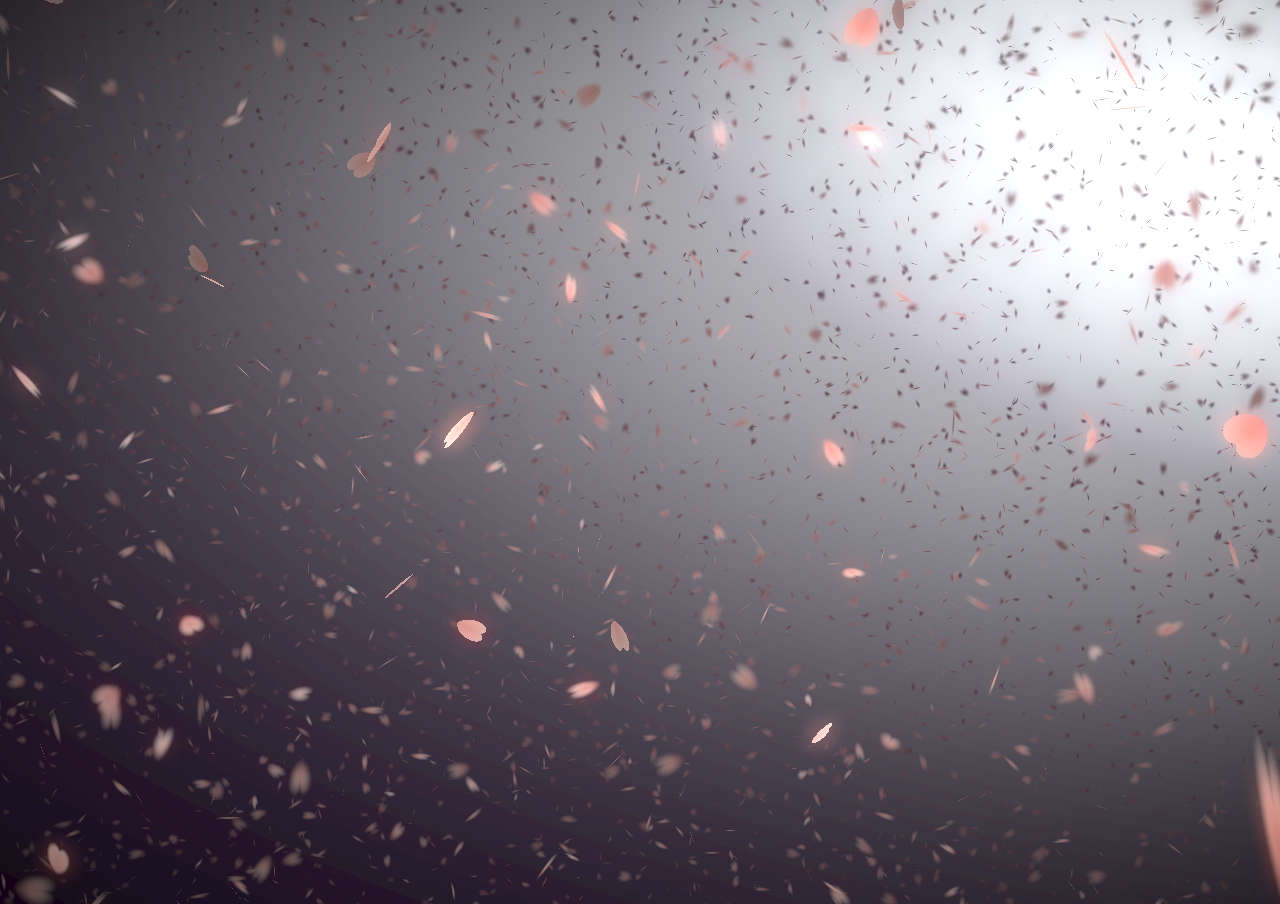
==== index.html @ 157b6747 "1 1" ====
<!DOCTYPE html>
<html><head>
<meta http-equiv="content-type" content="text/html; charset=UTF-8">
<meta charset="utf-8">
<title>测试</title>
<style>
body {
    padding:0;
    margin:0;
    overflow:hidden;
	height: 600px;
}
canvas {
    padding:0;
    margin:0;
}
div.btnbg {
    position:fixed;
    left:0;
    top:0;
}
</style><style class="firebugResetStyles" type="text/css" charset="utf-8">/* See license.txt for terms of usage */
/** reset styling **/
.firebugResetStyles {
    z-index: 2147483646 !important;
    top: 0 !important;
    left: 0 !important;
    display: block !important;
    border: 0 none !important;
    margin: 0 !important;
    padding: 0 !important;
    outline: 0 !important;
    min-width: 0 !important;
    max-width: none !important;
    min-height: 0 !important;
    max-height: none !important;
    position: fixed !important;
    transform: rotate(0deg) !important;
    transform-origin: 50% 50% !important;
    border-radius: 0 !important;
    box-shadow: none !important;
    background: transparent none !important;
    pointer-events: none !important;
    white-space: normal !important;
}
style.firebugResetStyles {
    display: none !important;
}

.firebugBlockBackgroundColor {
    background-color: transparent !important;
}

.firebugResetStyles:before, .firebugResetStyles:after {
    content: "" !important;
}
/**actual styling to be modified by firebug theme**/
.firebugCanvas {
    display: none !important;
}

/* * * * * * * * * * * * * * * * * * * * * * * * * * * * * * * * * * * * * * * * * * * * * * * * */
.firebugLayoutBox {
    width: auto !important;
    position: static !important;
}

.firebugLayoutBoxOffset {
    opacity: 0.8 !important;
    position: fixed !important;
}

.firebugLayoutLine {
    opacity: 0.4 !important;
    background-color: #000000 !important;
}

.firebugLayoutLineLeft, .firebugLayoutLineRight {
    width: 1px !important;
    height: 100% !important;
}

.firebugLayoutLineTop, .firebugLayoutLineBottom {
    width: 100% !important;
    height: 1px !important;
}

.firebugLayoutLineTop {
    margin-top: -1px !important;
    border-top: 1px solid #999999 !important;
}

.firebugLayoutLineRight {
    border-right: 1px solid #999999 !important;
}

.firebugLayoutLineBottom {
    border-bottom: 1px solid #999999 !important;
}

.firebugLayoutLineLeft {
    margin-left: -1px !important;
    border-left: 1px solid #999999 !important;
}

/* * * * * * * * * * * * * * * * * * * * * * * * * * * * * * * * * * * * * * * * * * * * * * * * */
.firebugLayoutBoxParent {
    border-top: 0 none !important;
    border-right: 1px dashed #E00 !important;
    border-bottom: 1px dashed #E00 !important;
    border-left: 0 none !important;
    position: fixed !important;
    width: auto !important;
}

.firebugRuler{
    position: absolute !important;
}

.firebugRulerH {
    top: -15px !important;
    left: 0 !important;
    width: 100% !important;
    height: 14px !important;
    background: url("data:image/png,%89PNG%0D%0A%1A%0A%00%00%00%0DIHDR%00%00%13%88%00%00%00%0E%08%02%00%00%00L%25a%0A%00%00%00%04gAMA%00%00%D6%D8%D4OX2%00%00%00%19tEXtSoftware%00Adobe%20ImageReadyq%C9e%3C%00%00%04%F8IDATx%DA%EC%DD%D1n%E2%3A%00E%D1%80%F8%FF%EF%E2%AF2%95%D0D4%0E%C1%14%B0%8Fa-%E9%3E%CC%9C%87n%B9%81%A6W0%1C%A6i%9A%E7y%0As8%1CT%A9R%A5J%95*U%AAT%A9R%A5J%95*U%AAT%A9R%A5J%95*U%AAT%A9R%A5J%95*U%AAT%A9R%A5J%95*U%AAT%A9R%A5J%95*U%AAT%A9R%A5J%95*U%AATE9%FE%FCw%3E%9F%AF%2B%2F%BA%97%FDT%1D~K(%5C%9D%D5%EA%1B%5C%86%B5%A9%BDU%B5y%80%ED%AB*%03%FAV9%AB%E1%CEj%E7%82%EF%FB%18%BC%AEJ8%AB%FA'%D2%BEU9%D7U%ECc0%E1%A2r%5DynwVi%CFW%7F%BB%17%7Dy%EACU%CD%0E%F0%FA%3BX%FEbV%FEM%9B%2B%AD%BE%AA%E5%95v%AB%AA%E3E5%DCu%15rV9%07%B5%7F%B5w%FCm%BA%BE%AA%FBY%3D%14%F0%EE%C7%60%0EU%AAT%A9R%A5J%95*U%AAT%A9R%A5J%95*U%AAT%A9R%A5J%95*U%AAT%A9R%A5J%95*U%AAT%A9R%A5JU%88%D3%F5%1F%AE%DF%3B%1B%F2%3E%DAUCNa%F92%D02%AC%7Dm%F9%3A%D4%F2%8B6%AE*%BF%5C%C2Ym~9g5%D0Y%95%17%7C%C8c%B0%7C%18%26%9CU%CD%13i%F7%AA%90%B3Z%7D%95%B4%C7%60%E6E%B5%BC%05%B4%FBY%95U%9E%DB%FD%1C%FC%E0%9F%83%7F%BE%17%7DkjMU%E3%03%AC%7CWj%DF%83%9An%BCG%AE%F1%95%96yQ%0Dq%5Dy%00%3Et%B5'%FC6%5DS%95pV%95%01%81%FF'%07%00%00%00%00%00%00%00%00%00%F8x%C7%F0%BE%9COp%5D%C9%7C%AD%E7%E6%EBV%FB%1E%E0(%07%E5%AC%C6%3A%ABi%9C%8F%C6%0E9%AB%C0'%D2%8E%9F%F99%D0E%B5%99%14%F5%0D%CD%7F%24%C6%DEH%B8%E9rV%DFs%DB%D0%F7%00k%FE%1D%84%84%83J%B8%E3%BA%FB%EF%20%84%1C%D7%AD%B0%8E%D7U%C8Y%05%1E%D4t%EF%AD%95Q%BF8w%BF%E9%0A%BF%EB%03%00%00%00%00%00%00%00%00%00%B8vJ%8E%BB%F5%B1u%8Cx%80%E1o%5E%CA9%AB%CB%CB%8E%03%DF%1D%B7T%25%9C%D5(%EFJM8%AB%CC'%D2%B2*%A4s%E7c6%FB%3E%FA%A2%1E%80~%0E%3E%DA%10x%5D%95Uig%15u%15%ED%7C%14%B6%87%A1%3B%FCo8%A8%D8o%D3%ADO%01%EDx%83%1A~%1B%9FpP%A3%DC%C6'%9C%95gK%00%00%00%00%00%00%00%00%00%20%D9%C9%11%D0%C0%40%AF%3F%EE%EE%92%94%D6%16X%B5%BCMH%15%2F%BF%D4%A7%C87%F1%8E%F2%81%AE%AAvzr%DA2%ABV%17%7C%E63%83%E7I%DC%C6%0Bs%1B%EF6%1E%00%00%00%00%00%00%00%00%00%80cr%9CW%FF%7F%C6%01%0E%F1%CE%A5%84%B3%CA%BC%E0%CB%AA%84%CE%F9%BF)%EC%13%08WU%AE%AB%B1%AE%2BO%EC%8E%CBYe%FE%8CN%ABr%5Dy%60~%CFA%0D%F4%AE%D4%BE%C75%CA%EDVB%EA(%B7%F1%09g%E5%D9%12%00%00%00%00%00%00%00%00%00H%F6%EB%13S%E7y%5E%5E%FB%98%F0%22%D1%B2'%A7%F0%92%B1%BC%24z3%AC%7Dm%60%D5%92%B4%7CEUO%5E%F0%AA*%3BU%B9%AE%3E%A0j%94%07%A0%C7%A0%AB%FD%B5%3F%A0%F7%03T%3Dy%D7%F7%D6%D4%C0%AAU%D2%E6%DFt%3F%A8%CC%AA%F2%86%B9%D7%F5%1F%18%E6%01%F8%CC%D5%9E%F0%F3z%88%AA%90%EF%20%00%00%00%00%00%00%00%00%00%C0%A6%D3%EA%CFi%AFb%2C%7BB%0A%2B%C3%1A%D7%06V%D5%07%A8r%5D%3D%D9%A6%CAu%F5%25%CF%A2%99%97zNX%60%95%AB%5DUZ%D5%FBR%03%AB%1C%D4k%9F%3F%BB%5C%FF%81a%AE%AB'%7F%F3%EA%FE%F3z%94%AA%D8%DF%5B%01%00%00%00%00%00%00%00%00%00%8E%FB%F3%F2%B1%1B%8DWU%AAT%A9R%A5J%95*U%AAT%A9R%A5J%95*U%AAT%A9R%A5J%95*U%AAT%A9R%A5J%95*U%AAT%A9R%A5J%95*U%AAT%A9R%A5J%95*U%AAT%A9R%A5J%95*UiU%C7%BBe%E7%F3%B9%CB%AAJ%95*U%AAT%A9R%A5J%95*U%AAT%A9R%A5J%95*U%AAT%A9R%A5J%95*U%AAT%A9R%A5J%95*U%AAT%A9R%A5J%95*U%AAT%A9R%A5J%95*U%AAT%A9R%A5*%AAj%FD%C6%D4%5Eo%90%B5Z%ADV%AB%D5j%B5Z%ADV%AB%D5j%B5Z%ADV%AB%D5j%B5Z%ADV%AB%D5j%B5Z%ADV%AB%D5j%B5Z%ADV%AB%D5j%B5Z%ADV%AB%D5j%B5%86%AF%1B%9F%98%DA%EBm%BBV%AB%D5j%B5Z%ADV%AB%D5j%B5Z%ADV%AB%D5j%B5Z%ADV%AB%D5j%B5Z%ADV%AB%D5j%B5Z%ADV%AB%D5j%B5Z%ADV%AB%D5j%B5Z%AD%D6%E4%F58%01%00%00%00%00%00%00%00%00%00%00%00%00%00%40%85%7F%02%0C%008%C2%D0H%16j%8FX%00%00%00%00IEND%AEB%60%82") repeat-x !important;
    border-top: 1px solid #BBBBBB !important;
    border-right: 1px dashed #BBBBBB !important;
    border-bottom: 1px solid #000000 !important;
}

.firebugRulerV {
    top: 0 !important;
    left: -15px !important;
    width: 14px !important;
    height: 100% !important;
    background: url("data:image/png,%89PNG%0D%0A%1A%0A%00%00%00%0DIHDR%00%00%00%0E%00%00%13%88%08%02%00%00%00%0E%F5%CB%10%00%00%00%04gAMA%00%00%D6%D8%D4OX2%00%00%00%19tEXtSoftware%00Adobe%20ImageReadyq%C9e%3C%00%00%06~IDATx%DA%EC%DD%D1v%A20%14%40Qt%F1%FF%FF%E4%97%D9%07%3BT%19%92%DC%40(%90%EEy%9A5%CB%B6%E8%F6%9Ac%A4%CC0%84%FF%DC%9E%CF%E7%E3%F1%88%DE4%F8%5D%C7%9F%2F%BA%DD%5E%7FI%7D%F18%DDn%BA%C5%FB%DF%97%BFk%F2%10%FF%FD%B4%F2M%A7%FB%FD%FD%B3%22%07p%8F%3F%AE%E3%F4S%8A%8F%40%EEq%9D%BE8D%F0%0EY%A1Uq%B7%EA%1F%81%88V%E8X%3F%B4%CEy%B7h%D1%A2E%EBohU%FC%D9%AF2fO%8BBeD%BE%F7X%0C%97%A4%D6b7%2Ck%A5%12%E3%9B%60v%B7r%C7%1AI%8C%BD%2B%23r%00c0%B2v%9B%AD%CA%26%0C%1Ek%05A%FD%93%D0%2B%A1u%8B%16-%95q%5Ce%DCSO%8E%E4M%23%8B%F7%C2%FE%40%BB%BD%8C%FC%8A%B5V%EBu%40%F9%3B%A72%FA%AE%8C%D4%01%CC%B5%DA%13%9CB%AB%E2I%18%24%B0n%A9%0CZ*Ce%9C%A22%8E%D8NJ%1E%EB%FF%8F%AE%CAP%19*%C3%BAEKe%AC%D1%AAX%8C*%DEH%8F%C5W%A1e%AD%D4%B7%5C%5B%19%C5%DB%0D%EF%9F%19%1D%7B%5E%86%BD%0C%95%A12%AC%5B*%83%96%CAP%19%F62T%86%CAP%19*%83%96%CA%B8Xe%BC%FE)T%19%A1%17xg%7F%DA%CBP%19*%C3%BA%A52T%86%CAP%19%F62T%86%CA%B0n%A9%0CZ%1DV%C6%3D%F3%FCH%DE%B4%B8~%7F%5CZc%F1%D6%1F%AF%84%F9%0F6%E6%EBVt9%0E~%BEr%AF%23%B0%97%A12T%86%CAP%19%B4T%86%CA%B8Re%D8%CBP%19*%C3%BA%A52huX%19%AE%CA%E5%BC%0C%7B%19*CeX%B7h%A9%0C%95%E1%BC%0C%7B%19*CeX%B7T%06%AD%CB%5E%95%2B%BF.%8F%C5%97%D5%E4%7B%EE%82%D6%FB%CF-%9C%FD%B9%CF%3By%7B%19%F62T%86%CA%B0n%D1R%19*%A3%D3%CA%B0%97%A12T%86uKe%D0%EA%B02*%3F1%99%5DB%2B%A4%B5%F8%3A%7C%BA%2B%8Co%7D%5C%EDe%A8%0C%95a%DDR%19%B4T%C66%82fA%B2%ED%DA%9FC%FC%17GZ%06%C9%E1%B3%E5%2C%1A%9FoiB%EB%96%CA%A0%D5qe4%7B%7D%FD%85%F7%5B%ED_%E0s%07%F0k%951%ECr%0D%B5C%D7-g%D1%A8%0C%EB%96%CA%A0%A52T%C6)*%C3%5E%86%CAP%19%D6-%95A%EB*%95q%F8%BB%E3%F9%AB%F6%E21%ACZ%B7%22%B7%9B%3F%02%85%CB%A2%5B%B7%BA%5E%B7%9C%97%E1%BC%0C%EB%16-%95%A12z%AC%0C%BFc%A22T%86uKe%D0%EA%B02V%DD%AD%8A%2B%8CWhe%5E%AF%CF%F5%3B%26%CE%CBh%5C%19%CE%CB%B0%F3%A4%095%A1%CAP%19*Ce%A8%0C%3BO*Ce%A8%0C%95%A12%3A%AD%8C%0A%82%7B%F0v%1F%2FD%A9%5B%9F%EE%EA%26%AF%03%CA%DF9%7B%19*Ce%A8%0C%95%A12T%86%CA%B8Ze%D8%CBP%19*Ce%A8%0C%95%D1ae%EC%F7%89I%E1%B4%D7M%D7P%8BjU%5C%BB%3E%F2%20%D8%CBP%19*Ce%A8%0C%95%A12T%C6%D5*%C3%5E%86%CAP%19*Ce%B4O%07%7B%F0W%7Bw%1C%7C%1A%8C%B3%3B%D1%EE%AA%5C%D6-%EBV%83%80%5E%D0%CA%10%5CU%2BD%E07YU%86%CAP%19*%E3%9A%95%91%D9%A0%C8%AD%5B%EDv%9E%82%FFKOee%E4%8FUe%A8%0C%95%A12T%C6%1F%A9%8C%C8%3D%5B%A5%15%FD%14%22r%E7B%9F%17l%F8%BF%ED%EAf%2B%7F%CF%ECe%D8%CBP%19*Ce%A8%0C%95%E1%93~%7B%19%F62T%86%CAP%19*Ce%A8%0C%E7%13%DA%CBP%19*Ce%A8%0CZf%8B%16-Z%B4h%D1R%19f%8B%16-Z%B4h%D1R%19%B4%CC%16-Z%B4h%D1R%19%B4%CC%16-Z%B4h%D1%A2%A52%CC%16-Z%B4h%D1%A2%A52h%99-Z%B4h%D1%A2%A52h%99-Z%B4h%D1%A2EKe%98-Z%B4h%D1%A2EKe%D02%5B%B4h%D1%A2EKe%D02%5B%B4h%D1%A2E%8B%96%CA0%5B%B4h%D1%A2E%8B%96%CA%A0e%B6h%D1%A2E%8B%96%CA%A0e%B6h%D1%A2E%8B%16-%95a%B6h%D1%A2E%8B%16-%95A%CBl%D1%A2E%8B%16-%95A%CBl%D1%A2E%8B%16-Z*%C3l%D1%A2E%8B%16-Z*%83%96%D9%A2E%8B%16-Z*%83%96%D9%A2E%8B%16-Z%B4T%86%D9%A2E%8B%16-Z%B4T%06-%B3E%8B%16-Z%B4T%06-%B3E%8B%16-Z%B4h%A9%0C%B3E%8B%16-Z%B4h%A9%0CZf%8B%16-Z%B4h%A9%0CZf%8B%16-Z%B4h%D1R%19f%8B%16-Z%B4h%D1R%19%B4%CC%16-Z%B4h%D1R%19%B4%CC%16-Z%B4h%D1%A2%A52%CC%16-Z%B4h%D1%A2%A52h%99-Z%B4h%D1%A2%A52h%99-Z%B4h%D1%A2EKe%98-Z%B4h%D1%A2EKe%D02%5B%B4h%D1%A2EKe%D02%5B%B4h%D1%A2E%8B%96%CA0%5B%B4h%D1%A2E%8B%96%CA%A0e%B6h%D1%A2E%8B%96%CA%A0e%B6h%D1%A2E%8B%16-%95a%B6h%D1%A2E%8B%16-%95A%CBl%D1%A2E%8B%16-%95A%CBl%D1%A2E%8B%16-Z*%C3l%D1%A2E%8B%16-Z*%83%96%D9%A2E%8B%16-Z*%83%96%D9%A2E%8B%16-Z%B4T%86%D9%A2E%8B%16-Z%B4T%06-%B3E%8B%16-Z%B4T%06-%B3E%8B%16-Z%B4h%A9%0C%B3E%8B%16-Z%B4h%A9%0CZf%8B%16-Z%B4h%A9%0CZf%8B%16-Z%B4h%D1R%19f%8B%16-Z%B4h%D1R%19%B4%CC%16-Z%B4h%D1R%19%B4%CC%16-Z%B4h%D1%A2%A52%CC%16-Z%B4h%D1%A2%A52h%99-Z%B4h%D1%A2%A52h%99-Z%B4h%D1%A2EKe%98-Z%B4h%D1%A2EKe%D02%5B%B4h%D1%A2EKe%D02%5B%B4h%D1%A2E%8B%96%CA0%5B%B4h%D1%A2E%8B%96%CA%A0e%B6h%D1%A2E%8B%96%CA%A0e%B6h%D1%A2E%8B%16-%95a%B6h%D1%A2E%8B%16-%95A%CBl%D1%A2E%8B%16-%95A%CBl%D1%A2E%8B%16-Z*%C3l%D1%A2E%8B%16-Z*%83%96%D9%A2E%8B%16-Z*%83%96%D9%A2E%8B%16-Z%B4T%86%D9%A2E%8B%16-Z%B4T%06-%B3E%8B%16-Z%B4%AE%A4%F5%25%C0%00%DE%BF%5C'%0F%DA%B8q%00%00%00%00IEND%AEB%60%82") repeat-y !important;
    border-left: 1px solid #BBBBBB !important;
    border-right: 1px solid #000000 !important;
    border-bottom: 1px dashed #BBBBBB !important;
}

.overflowRulerX > .firebugRulerV {
    left: 0 !important;
}

.overflowRulerY > .firebugRulerH {
    top: 0 !important;
}

/* * * * * * * * * * * * * * * * * * * * * * * * * * * * * * * * * * * * * * * * * * * * * * * * */
.fbProxyElement {
    position: fixed !important;
    pointer-events: auto !important;
}
</style></head>

<body>
<canvas height="664" width="1366" id="sakura"></canvas>
<div class="btnbg">
</div>

<!-- sakura shader -->
<script id="sakura_point_vsh" type="x-shader/x_vertex">
uniform mat4 uProjection;
uniform mat4 uModelview;
uniform vec3 uResolution;
uniform vec3 uOffset;
uniform vec3 uDOF;  //x:focus distance, y:focus radius, z:max radius
uniform vec3 uFade; //x:start distance, y:half distance, z:near fade start

attribute vec3 aPosition;
attribute vec3 aEuler;
attribute vec2 aMisc; //x:size, y:fade

varying vec3 pposition;
varying float psize;
varying float palpha;
varying float pdist;

//varying mat3 rotMat;
varying vec3 normX;
varying vec3 normY;
varying vec3 normZ;
varying vec3 normal;

varying float diffuse;
varying float specular;
varying float rstop;
varying float distancefade;

void main(void) {
    // Projection is based on vertical angle
    vec4 pos = uModelview * vec4(aPosition + uOffset, 1.0);
    gl_Position = uProjection * pos;
    gl_PointSize = aMisc.x * uProjection[1][1] / -pos.z * uResolution.y * 0.5;
    
    pposition = pos.xyz;
    psize = aMisc.x;
    pdist = length(pos.xyz);
    palpha = smoothstep(0.0, 1.0, (pdist - 0.1) / uFade.z);
    
    vec3 elrsn = sin(aEuler);
    vec3 elrcs = cos(aEuler);
    mat3 rotx = mat3(
        1.0, 0.0, 0.0,
        0.0, elrcs.x, elrsn.x,
        0.0, -elrsn.x, elrcs.x
    );
    mat3 roty = mat3(
        elrcs.y, 0.0, -elrsn.y,
        0.0, 1.0, 0.0,
        elrsn.y, 0.0, elrcs.y
    );
    mat3 rotz = mat3(
        elrcs.z, elrsn.z, 0.0, 
        -elrsn.z, elrcs.z, 0.0,
        0.0, 0.0, 1.0
    );
    mat3 rotmat = rotx * roty * rotz;
    normal = rotmat[2];
    
    mat3 trrotm = mat3(
        rotmat[0][0], rotmat[1][0], rotmat[2][0],
        rotmat[0][1], rotmat[1][1], rotmat[2][1],
        rotmat[0][2], rotmat[1][2], rotmat[2][2]
    );
    normX = trrotm[0];
    normY = trrotm[1];
    normZ = trrotm[2];
    
    const vec3 lit = vec3(0.6917144638660746, 0.6917144638660746, -0.20751433915982237);
    
    float tmpdfs = dot(lit, normal);
    if(tmpdfs < 0.0) {
        normal = -normal;
        tmpdfs = dot(lit, normal);
    }
    diffuse = 0.4 + tmpdfs;
    
    vec3 eyev = normalize(-pos.xyz);
    if(dot(eyev, normal) > 0.0) {
        vec3 hv = normalize(eyev + lit);
        specular = pow(max(dot(hv, normal), 0.0), 20.0);
    }
    else {
        specular = 0.0;
    }
    
    rstop = clamp((abs(pdist - uDOF.x) - uDOF.y) / uDOF.z, 0.0, 1.0);
    rstop = pow(rstop, 0.5);
    //-0.69315 = ln(0.5)
    distancefade = min(1.0, exp((uFade.x - pdist) * 0.69315 / uFade.y));
}
</script>
<script id="sakura_point_fsh" type="x-shader/x_fragment">
#ifdef GL_ES
//precision mediump float;
precision highp float;
#endif

uniform vec3 uDOF;  //x:focus distance, y:focus radius, z:max radius
uniform vec3 uFade; //x:start distance, y:half distance, z:near fade start

const vec3 fadeCol = vec3(0.08, 0.03, 0.06);

varying vec3 pposition;
varying float psize;
varying float palpha;
varying float pdist;

//varying mat3 rotMat;
varying vec3 normX;
varying vec3 normY;
varying vec3 normZ;
varying vec3 normal;

varying float diffuse;
varying float specular;
varying float rstop;
varying float distancefade;

float ellipse(vec2 p, vec2 o, vec2 r) {
    vec2 lp = (p - o) / r;
    return length(lp) - 1.0;
}

void main(void) {
    vec3 p = vec3(gl_PointCoord - vec2(0.5, 0.5), 0.0) * 2.0;
    vec3 d = vec3(0.0, 0.0, -1.0);
    float nd = normZ.z; //dot(-normZ, d);
    if(abs(nd) < 0.0001) discard;
    
    float np = dot(normZ, p);
    vec3 tp = p + d * np / nd;
    vec2 coord = vec2(dot(normX, tp), dot(normY, tp));
    
    //angle = 15 degree
    const float flwrsn = 0.258819045102521;
    const float flwrcs = 0.965925826289068;
    mat2 flwrm = mat2(flwrcs, -flwrsn, flwrsn, flwrcs);
    vec2 flwrp = vec2(abs(coord.x), coord.y) * flwrm;
    
    float r;
    if(flwrp.x < 0.0) {
        r = ellipse(flwrp, vec2(0.065, 0.024) * 0.5, vec2(0.36, 0.96) * 0.5);
    }
    else {
        r = ellipse(flwrp, vec2(0.065, 0.024) * 0.5, vec2(0.58, 0.96) * 0.5);
    }
    
    if(r > rstop) discard;
    
    vec3 col = mix(vec3(1.0, 0.8, 0.75), vec3(1.0, 0.9, 0.87), r);
    float grady = mix(0.0, 1.0, pow(coord.y * 0.5 + 0.5, 0.35));
    col *= vec3(1.0, grady, grady);
    col *= mix(0.8, 1.0, pow(abs(coord.x), 0.3));
    col = col * diffuse + specular;
    
    col = mix(fadeCol, col, distancefade);
    
    float alpha = (rstop > 0.001)? (0.5 - r / (rstop * 2.0)) : 1.0;
    alpha = smoothstep(0.0, 1.0, alpha) * palpha;
    
    gl_FragColor = vec4(col * 0.5, alpha);
}
</script>
<!-- effects -->
<script id="fx_common_vsh" type="x-shader/x_vertex">
uniform vec3 uResolution;
attribute vec2 aPosition;

varying vec2 texCoord;
varying vec2 screenCoord;

void main(void) {
    gl_Position = vec4(aPosition, 0.0, 1.0);
    texCoord = aPosition.xy * 0.5 + vec2(0.5, 0.5);
    screenCoord = aPosition.xy * vec2(uResolution.z, 1.0);
}
</script>
<script id="bg_fsh" type="x-shader/x_fragment">
#ifdef GL_ES
//precision mediump float;
precision highp float;
#endif

uniform vec2 uTimes;

varying vec2 texCoord;
varying vec2 screenCoord;

void main(void) {
    vec3 col;
    float c;
    vec2 tmpv = texCoord * vec2(0.8, 1.0) - vec2(0.95, 1.0);
    c = exp(-pow(length(tmpv) * 1.8, 2.0));
    col = mix(vec3(0.02, 0.0, 0.03), vec3(0.96, 0.98, 1.0) * 1.5, c);
    gl_FragColor = vec4(col * 0.5, 1.0);
}
</script>
<script id="fx_brightbuf_fsh" type="x-shader/x_fragment">
#ifdef GL_ES
//precision mediump float;
precision highp float;
#endif
uniform sampler2D uSrc;
uniform vec2 uDelta;

varying vec2 texCoord;
varying vec2 screenCoord;

void main(void) {
    vec4 col = texture2D(uSrc, texCoord);
    gl_FragColor = vec4(col.rgb * 2.0 - vec3(0.5), 1.0);
}
</script>
<script id="fx_dirblur_r4_fsh" type="x-shader/x_fragment">
#ifdef GL_ES
//precision mediump float;
precision highp float;
#endif
uniform sampler2D uSrc;
uniform vec2 uDelta;
uniform vec4 uBlurDir; //dir(x, y), stride(z, w)

varying vec2 texCoord;
varying vec2 screenCoord;

void main(void) {
    vec4 col = texture2D(uSrc, texCoord);
    col = col + texture2D(uSrc, texCoord + uBlurDir.xy * uDelta);
    col = col + texture2D(uSrc, texCoord - uBlurDir.xy * uDelta);
    col = col + texture2D(uSrc, texCoord + (uBlurDir.xy + uBlurDir.zw) * uDelta);
    col = col + texture2D(uSrc, texCoord - (uBlurDir.xy + uBlurDir.zw) * uDelta);
    gl_FragColor = col / 5.0;
}
</script>
<!-- effect fragment shader template -->
<script id="fx_common_fsh" type="x-shader/x_fragment">
#ifdef GL_ES
//precision mediump float;
precision highp float;
#endif
uniform sampler2D uSrc;
uniform vec2 uDelta;

varying vec2 texCoord;
varying vec2 screenCoord;

void main(void) {
    gl_FragColor = texture2D(uSrc, texCoord);
}
</script>
<!-- post processing -->
<script id="pp_final_vsh" type="x-shader/x_vertex">
uniform vec3 uResolution;
attribute vec2 aPosition;
varying vec2 texCoord;
varying vec2 screenCoord;
void main(void) {
    gl_Position = vec4(aPosition, 0.0, 1.0);
    texCoord = aPosition.xy * 0.5 + vec2(0.5, 0.5);
    screenCoord = aPosition.xy * vec2(uResolution.z, 1.0);
}
</script>
<script id="pp_final_fsh" type="x-shader/x_fragment">
#ifdef GL_ES
//precision mediump float;
precision highp float;
#endif
uniform sampler2D uSrc;
uniform sampler2D uBloom;
uniform vec2 uDelta;
varying vec2 texCoord;
varying vec2 screenCoord;
void main(void) {
    vec4 srccol = texture2D(uSrc, texCoord) * 2.0;
    vec4 bloomcol = texture2D(uBloom, texCoord);
    vec4 col;
    col = srccol + bloomcol * (vec4(1.0) + srccol);
    col *= smoothstep(1.0, 0.0, pow(length((texCoord - vec2(0.5)) * 2.0), 1.2) * 0.5);
    col = pow(col, vec4(0.45454545454545)); //(1.0 / 2.2)
    
    gl_FragColor = vec4(col.rgb, 1.0);
    gl_FragColor.a = 1.0;
}
</script>

<script>
// Utilities
var Vector3 = {};
var Matrix44 = {};
Vector3.create = function(x, y, z) {
    return {'x':x, 'y':y, 'z':z};
};
Vector3.dot = function (v0, v1) {
    return v0.x * v1.x + v0.y * v1.y + v0.z * v1.z;
};
Vector3.cross = function (v, v0, v1) {
    v.x = v0.y * v1.z - v0.z * v1.y;
    v.y = v0.z * v1.x - v0.x * v1.z;
    v.z = v0.x * v1.y - v0.y * v1.x;
};
Vector3.normalize = function (v) {
    var l = v.x * v.x + v.y * v.y + v.z * v.z;
    if(l > 0.00001) {
        l = 1.0 / Math.sqrt(l);
        v.x *= l;
        v.y *= l;
        v.z *= l;
    }
};
Vector3.arrayForm = function(v) {
    if(v.array) {
        v.array[0] = v.x;
        v.array[1] = v.y;
        v.array[2] = v.z;
    }
    else {
        v.array = new Float32Array([v.x, v.y, v.z]);
    }
    return v.array;
};
Matrix44.createIdentity = function () {
    return new Float32Array([1.0, 0.0, 0.0, 0.0, 0.0, 1.0, 0.0, 0.0, 0.0, 0.0, 1.0, 0.0, 0.0, 0.0, 0.0, 1.0]);
};
Matrix44.loadProjection = function (m, aspect, vdeg, near, far) {
    var h = near * Math.tan(vdeg * Math.PI / 180.0 * 0.5) * 2.0;
    var w = h * aspect;
    
    m[0] = 2.0 * near / w;
    m[1] = 0.0;
    m[2] = 0.0;
    m[3] = 0.0;
    
    m[4] = 0.0;
    m[5] = 2.0 * near / h;
    m[6] = 0.0;
    m[7] = 0.0;
    
    m[8] = 0.0;
    m[9] = 0.0;
    m[10] = -(far + near) / (far - near);
    m[11] = -1.0;
    
    m[12] = 0.0;
    m[13] = 0.0;
    m[14] = -2.0 * far * near / (far - near);
    m[15] = 0.0;
};
Matrix44.loadLookAt = function (m, vpos, vlook, vup) {
    var frontv = Vector3.create(vpos.x - vlook.x, vpos.y - vlook.y, vpos.z - vlook.z);
    Vector3.normalize(frontv);
    var sidev = Vector3.create(1.0, 0.0, 0.0);
    Vector3.cross(sidev, vup, frontv);
    Vector3.normalize(sidev);
    var topv = Vector3.create(1.0, 0.0, 0.0);
    Vector3.cross(topv, frontv, sidev);
    Vector3.normalize(topv);
    
    m[0] = sidev.x;
    m[1] = topv.x;
    m[2] = frontv.x;
    m[3] = 0.0;
    
    m[4] = sidev.y;
    m[5] = topv.y;
    m[6] = frontv.y;
    m[7] = 0.0;
    
    m[8] = sidev.z;
    m[9] = topv.z;
    m[10] = frontv.z;
    m[11] = 0.0;
    
    m[12] = -(vpos.x * m[0] + vpos.y * m[4] + vpos.z * m[8]);
    m[13] = -(vpos.x * m[1] + vpos.y * m[5] + vpos.z * m[9]);
    m[14] = -(vpos.x * m[2] + vpos.y * m[6] + vpos.z * m[10]);
    m[15] = 1.0;
};

//
var timeInfo = {
    'start':0, 'prev':0, // Date
    'delta':0, 'elapsed':0 // Number(sec)
};

//
var gl;
var renderSpec = {
    'width':0,
    'height':0,
    'aspect':1,
    'array':new Float32Array(3),
    'halfWidth':0,
    'halfHeight':0,
    'halfArray':new Float32Array(3)
    // and some render targets. see setViewport()
};
renderSpec.setSize = function(w, h) {
    renderSpec.width = w;
    renderSpec.height = h;
    renderSpec.aspect = renderSpec.width / renderSpec.height;
    renderSpec.array[0] = renderSpec.width;
    renderSpec.array[1] = renderSpec.height;
    renderSpec.array[2] = renderSpec.aspect;
    
    renderSpec.halfWidth = Math.floor(w / 2);
    renderSpec.halfHeight = Math.floor(h / 2);
    renderSpec.halfArray[0] = renderSpec.halfWidth;
    renderSpec.halfArray[1] = renderSpec.halfHeight;
    renderSpec.halfArray[2] = renderSpec.halfWidth / renderSpec.halfHeight;
};

function deleteRenderTarget(rt) {
    gl.deleteFramebuffer(rt.frameBuffer);
    gl.deleteRenderbuffer(rt.renderBuffer);
    gl.deleteTexture(rt.texture);
}

function createRenderTarget(w, h) {
    var ret = {
        'width':w,
        'height':h,
        'sizeArray':new Float32Array([w, h, w / h]),
        'dtxArray':new Float32Array([1.0 / w, 1.0 / h])
    };
    ret.frameBuffer = gl.createFramebuffer();
    ret.renderBuffer = gl.createRenderbuffer();
    ret.texture = gl.createTexture();
    
    gl.bindTexture(gl.TEXTURE_2D, ret.texture);
    gl.texImage2D(gl.TEXTURE_2D, 0, gl.RGBA, w, h, 0, gl.RGBA, gl.UNSIGNED_BYTE, null);
    gl.texParameteri(gl.TEXTURE_2D, gl.TEXTURE_WRAP_S, gl.CLAMP_TO_EDGE);
    gl.texParameteri(gl.TEXTURE_2D, gl.TEXTURE_WRAP_T, gl.CLAMP_TO_EDGE);
    gl.texParameteri(gl.TEXTURE_2D, gl.TEXTURE_MAG_FILTER, gl.LINEAR);
    gl.texParameteri(gl.TEXTURE_2D, gl.TEXTURE_MIN_FILTER, gl.LINEAR);
    
    gl.bindFramebuffer(gl.FRAMEBUFFER, ret.frameBuffer);
    gl.framebufferTexture2D(gl.FRAMEBUFFER, gl.COLOR_ATTACHMENT0, gl.TEXTURE_2D, ret.texture, 0);
    
    gl.bindRenderbuffer(gl.RENDERBUFFER, ret.renderBuffer);
    gl.renderbufferStorage(gl.RENDERBUFFER, gl.DEPTH_COMPONENT16, w, h);
    gl.framebufferRenderbuffer(gl.FRAMEBUFFER, gl.DEPTH_ATTACHMENT, gl.RENDERBUFFER, ret.renderBuffer);
    
    gl.bindTexture(gl.TEXTURE_2D, null);
    gl.bindRenderbuffer(gl.RENDERBUFFER, null);
    gl.bindFramebuffer(gl.FRAMEBUFFER, null);
    
    return ret;
}

function compileShader(shtype, shsrc) {
	var retsh = gl.createShader(shtype);
	
	gl.shaderSource(retsh, shsrc);
	gl.compileShader(retsh);
	
	if(!gl.getShaderParameter(retsh, gl.COMPILE_STATUS)) {
		var errlog = gl.getShaderInfoLog(retsh);
		gl.deleteShader(retsh);
		console.error(errlog);
		return null;
	}
	return retsh;
}

function createShader(vtxsrc, frgsrc, uniformlist, attrlist) {
    var vsh = compileShader(gl.VERTEX_SHADER, vtxsrc);
    var fsh = compileShader(gl.FRAGMENT_SHADER, frgsrc);
    
    if(vsh == null || fsh == null) {
        return null;
    }
    
    var prog = gl.createProgram();
    gl.attachShader(prog, vsh);
    gl.attachShader(prog, fsh);
    
    gl.deleteShader(vsh);
    gl.deleteShader(fsh);
    
    gl.linkProgram(prog);
    if (!gl.getProgramParameter(prog, gl.LINK_STATUS)) {
        var errlog = gl.getProgramInfoLog(prog);
        console.error(errlog);
        return null;
    }
    
    if(uniformlist) {
        prog.uniforms = {};
        for(var i = 0; i < uniformlist.length; i++) {
            prog.uniforms[uniformlist[i]] = gl.getUniformLocation(prog, uniformlist[i]);
        }
    }
    
    if(attrlist) {
        prog.attributes = {};
        for(var i = 0; i < attrlist.length; i++) {
            var attr = attrlist[i];
            prog.attributes[attr] = gl.getAttribLocation(prog, attr);
        }
    }
    
    return prog;
}

function useShader(prog) {
    gl.useProgram(prog);
    for(var attr in prog.attributes) {
        gl.enableVertexAttribArray(prog.attributes[attr]);;
    }
}

function unuseShader(prog) {
    for(var attr in prog.attributes) {
        gl.disableVertexAttribArray(prog.attributes[attr]);;
    }
    gl.useProgram(null);
}

/////
var projection = {
    'angle':60,
    'nearfar':new Float32Array([0.1, 100.0]),
    'matrix':Matrix44.createIdentity()
};
var camera = {
    'position':Vector3.create(0, 0, 100),
    'lookat':Vector3.create(0, 0, 0),
    'up':Vector3.create(0, 1, 0),
    'dof':Vector3.create(10.0, 4.0, 8.0),
    'matrix':Matrix44.createIdentity()
};

var pointFlower = {};
var meshFlower = {};
var sceneStandBy = false;

var BlossomParticle = function () {
    this.velocity = new Array(3);
    this.rotation = new Array(3);
    this.position = new Array(3);
    this.euler = new Array(3);
    this.size = 1.0;
    this.alpha = 1.0;
    this.zkey = 0.0;
};

BlossomParticle.prototype.setVelocity = function (vx, vy, vz) {
    this.velocity[0] = vx;
    this.velocity[1] = vy;
    this.velocity[2] = vz;
};

BlossomParticle.prototype.setRotation = function (rx, ry, rz) {
    this.rotation[0] = rx;
    this.rotation[1] = ry;
    this.rotation[2] = rz;
};

BlossomParticle.prototype.setPosition = function (nx, ny, nz) {
    this.position[0] = nx;
    this.position[1] = ny;
    this.position[2] = nz;
};

BlossomParticle.prototype.setEulerAngles = function (rx, ry, rz) {
    this.euler[0] = rx;
    this.euler[1] = ry;
    this.euler[2] = rz;
};

BlossomParticle.prototype.setSize = function (s) {
    this.size = s;
};

BlossomParticle.prototype.update = function (dt, et) {
    this.position[0] += this.velocity[0] * dt;
    this.position[1] += this.velocity[1] * dt;
    this.position[2] += this.velocity[2] * dt;
    
    this.euler[0] += this.rotation[0] * dt;
    this.euler[1] += this.rotation[1] * dt;
    this.euler[2] += this.rotation[2] * dt;
};

function createPointFlowers() {
    // get point sizes
    var prm = gl.getParameter(gl.ALIASED_POINT_SIZE_RANGE);
    renderSpec.pointSize = {'min':prm[0], 'max':prm[1]};
    
    var vtxsrc = document.getElementById("sakura_point_vsh").textContent;
    var frgsrc = document.getElementById("sakura_point_fsh").textContent;
    
    pointFlower.program = createShader(
        vtxsrc, frgsrc,
        ['uProjection', 'uModelview', 'uResolution', 'uOffset', 'uDOF', 'uFade'],
        ['aPosition', 'aEuler', 'aMisc']
    );
    
    useShader(pointFlower.program);
    pointFlower.offset = new Float32Array([0.0, 0.0, 0.0]);
    pointFlower.fader = Vector3.create(0.0, 10.0, 0.0);
    
    // paramerters: velocity[3], rotate[3]
    pointFlower.numFlowers = 1600;
    pointFlower.particles = new Array(pointFlower.numFlowers);
    // vertex attributes {position[3], euler_xyz[3], size[1]}
    pointFlower.dataArray = new Float32Array(pointFlower.numFlowers * (3 + 3 + 2));
    pointFlower.positionArrayOffset = 0;
    pointFlower.eulerArrayOffset = pointFlower.numFlowers * 3;
    pointFlower.miscArrayOffset = pointFlower.numFlowers * 6;
    
    pointFlower.buffer = gl.createBuffer();
    gl.bindBuffer(gl.ARRAY_BUFFER, pointFlower.buffer);
    gl.bufferData(gl.ARRAY_BUFFER, pointFlower.dataArray, gl.DYNAMIC_DRAW);
    gl.bindBuffer(gl.ARRAY_BUFFER, null);
    
    unuseShader(pointFlower.program);
    
    for(var i = 0; i < pointFlower.numFlowers; i++) {
        pointFlower.particles[i] = new BlossomParticle();
    }
}

function initPointFlowers() {
    //area
    pointFlower.area = Vector3.create(20.0, 20.0, 20.0);
    pointFlower.area.x = pointFlower.area.y * renderSpec.aspect;
    
    pointFlower.fader.x = 10.0; //env fade start
    pointFlower.fader.y = pointFlower.area.z; //env fade half
    pointFlower.fader.z = 0.1;  //near fade start
    
    //particles
    var PI2 = Math.PI * 2.0;
    var tmpv3 = Vector3.create(0, 0, 0);
    var tmpv = 0;
    var symmetryrand = function() {return (Math.random() * 2.0 - 1.0);};
    for(var i = 0; i < pointFlower.numFlowers; i++) {
        var tmpprtcl = pointFlower.particles[i];
        
        //velocity
        tmpv3.x = symmetryrand() * 0.3 + 0.8;
        tmpv3.y = symmetryrand() * 0.2 - 1.0;
        tmpv3.z = symmetryrand() * 0.3 + 0.5;
        Vector3.normalize(tmpv3);
        tmpv = 2.0 + Math.random() * 1.0;
        tmpprtcl.setVelocity(tmpv3.x * tmpv, tmpv3.y * tmpv, tmpv3.z * tmpv);
        
        //rotation
        tmpprtcl.setRotation(
            symmetryrand() * PI2 * 0.5,
            symmetryrand() * PI2 * 0.5,
            symmetryrand() * PI2 * 0.5
        );
        
        //position
        tmpprtcl.setPosition(
            symmetryrand() * pointFlower.area.x,
            symmetryrand() * pointFlower.area.y,
            symmetryrand() * pointFlower.area.z
        );
        
        //euler
        tmpprtcl.setEulerAngles(
            Math.random() * Math.PI * 2.0,
            Math.random() * Math.PI * 2.0,
            Math.random() * Math.PI * 2.0
        );
        
        //size
        tmpprtcl.setSize(0.9 + Math.random() * 0.1);
    }
}

function renderPointFlowers() {
    //update
    var PI2 = Math.PI * 2.0;
    var limit = [pointFlower.area.x, pointFlower.area.y, pointFlower.area.z];
    var repeatPos = function (prt, cmp, limit) {
        if(Math.abs(prt.position[cmp]) - prt.size * 0.5 > limit) {
            //out of area
            if(prt.position[cmp] > 0) {
                prt.position[cmp] -= limit * 2.0;
            }
            else {
                prt.position[cmp] += limit * 2.0;
            }
        }
    };
    var repeatEuler = function (prt, cmp) {
        prt.euler[cmp] = prt.euler[cmp] % PI2;
        if(prt.euler[cmp] < 0.0) {
            prt.euler[cmp] += PI2;
        }
    };
    
    for(var i = 0; i < pointFlower.numFlowers; i++) {
        var prtcl = pointFlower.particles[i];
        prtcl.update(timeInfo.delta, timeInfo.elapsed);
        repeatPos(prtcl, 0, pointFlower.area.x);
        repeatPos(prtcl, 1, pointFlower.area.y);
        repeatPos(prtcl, 2, pointFlower.area.z);
        repeatEuler(prtcl, 0);
        repeatEuler(prtcl, 1);
        repeatEuler(prtcl, 2);
        
        prtcl.alpha = 1.0;//(pointFlower.area.z - prtcl.position[2]) * 0.5;
        
        prtcl.zkey = (camera.matrix[2] * prtcl.position[0]
                    + camera.matrix[6] * prtcl.position[1]
                    + camera.matrix[10] * prtcl.position[2]
                    + camera.matrix[14]);
    }
    
    // sort
    pointFlower.particles.sort(function(p0, p1){return p0.zkey - p1.zkey;});
    
    // update data
    var ipos = pointFlower.positionArrayOffset;
    var ieuler = pointFlower.eulerArrayOffset;
    var imisc = pointFlower.miscArrayOffset;
    for(var i = 0; i < pointFlower.numFlowers; i++) {
        var prtcl = pointFlower.particles[i];
        pointFlower.dataArray[ipos] = prtcl.position[0];
        pointFlower.dataArray[ipos + 1] = prtcl.position[1];
        pointFlower.dataArray[ipos + 2] = prtcl.position[2];
        ipos += 3;
        pointFlower.dataArray[ieuler] = prtcl.euler[0];
        pointFlower.dataArray[ieuler + 1] = prtcl.euler[1];
        pointFlower.dataArray[ieuler + 2] = prtcl.euler[2];
        ieuler += 3;
        pointFlower.dataArray[imisc] = prtcl.size;
        pointFlower.dataArray[imisc + 1] = prtcl.alpha;
        imisc += 2;
    }
    
    //draw
    gl.enable(gl.BLEND);
    //gl.disable(gl.DEPTH_TEST);
    gl.blendFunc(gl.SRC_ALPHA, gl.ONE_MINUS_SRC_ALPHA);
    
    var prog = pointFlower.program;
    useShader(prog);
    
    gl.uniformMatrix4fv(prog.uniforms.uProjection, false, projection.matrix);
    gl.uniformMatrix4fv(prog.uniforms.uModelview, false, camera.matrix);
    gl.uniform3fv(prog.uniforms.uResolution, renderSpec.array);
    gl.uniform3fv(prog.uniforms.uDOF, Vector3.arrayForm(camera.dof));
    gl.uniform3fv(prog.uniforms.uFade, Vector3.arrayForm(pointFlower.fader));
    
    gl.bindBuffer(gl.ARRAY_BUFFER, pointFlower.buffer);
    gl.bufferData(gl.ARRAY_BUFFER, pointFlower.dataArray, gl.DYNAMIC_DRAW);
    
    gl.vertexAttribPointer(prog.attributes.aPosition, 3, gl.FLOAT, false, 0, pointFlower.positionArrayOffset * Float32Array.BYTES_PER_ELEMENT);
    gl.vertexAttribPointer(prog.attributes.aEuler, 3, gl.FLOAT, false, 0, pointFlower.eulerArrayOffset * Float32Array.BYTES_PER_ELEMENT);
    gl.vertexAttribPointer(prog.attributes.aMisc, 2, gl.FLOAT, false, 0, pointFlower.miscArrayOffset * Float32Array.BYTES_PER_ELEMENT);
    
    // doubler
    for(var i = 1; i < 2; i++) {
        var zpos = i * -2.0;
        pointFlower.offset[0] = pointFlower.area.x * -1.0;
        pointFlower.offset[1] = pointFlower.area.y * -1.0;
        pointFlower.offset[2] = pointFlower.area.z * zpos;
        gl.uniform3fv(prog.uniforms.uOffset, pointFlower.offset);
        gl.drawArrays(gl.POINT, 0, pointFlower.numFlowers);
        
        pointFlower.offset[0] = pointFlower.area.x * -1.0;
        pointFlower.offset[1] = pointFlower.area.y *  1.0;
        pointFlower.offset[2] = pointFlower.area.z * zpos;
        gl.uniform3fv(prog.uniforms.uOffset, pointFlower.offset);
        gl.drawArrays(gl.POINT, 0, pointFlower.numFlowers);
        
        pointFlower.offset[0] = pointFlower.area.x *  1.0;
        pointFlower.offset[1] = pointFlower.area.y * -1.0;
        pointFlower.offset[2] = pointFlower.area.z * zpos;
        gl.uniform3fv(prog.uniforms.uOffset, pointFlower.offset);
        gl.drawArrays(gl.POINT, 0, pointFlower.numFlowers);
        
        pointFlower.offset[0] = pointFlower.area.x *  1.0;
        pointFlower.offset[1] = pointFlower.area.y *  1.0;
        pointFlower.offset[2] = pointFlower.area.z * zpos;
        gl.uniform3fv(prog.uniforms.uOffset, pointFlower.offset);
        gl.drawArrays(gl.POINT, 0, pointFlower.numFlowers);
    }
    
    //main
    pointFlower.offset[0] = 0.0;
    pointFlower.offset[1] = 0.0;
    pointFlower.offset[2] = 0.0;
    gl.uniform3fv(prog.uniforms.uOffset, pointFlower.offset);
    gl.drawArrays(gl.POINT, 0, pointFlower.numFlowers);
    
    gl.bindBuffer(gl.ARRAY_BUFFER, null);
    unuseShader(prog);
    
    gl.enable(gl.DEPTH_TEST);
    gl.disable(gl.BLEND);
}

// effects
//common util
function createEffectProgram(vtxsrc, frgsrc, exunifs, exattrs) {
    var ret = {};
    var unifs = ['uResolution', 'uSrc', 'uDelta'];
    if(exunifs) {
        unifs = unifs.concat(exunifs);
    }
    var attrs = ['aPosition'];
    if(exattrs) {
        attrs = attrs.concat(exattrs);
    }
    
    ret.program = createShader(vtxsrc, frgsrc, unifs, attrs);
    useShader(ret.program);
    
    ret.dataArray = new Float32Array([
        -1.0, -1.0,
         1.0, -1.0,
        -1.0,  1.0,
         1.0,  1.0
    ]);
    ret.buffer = gl.createBuffer();
    gl.bindBuffer(gl.ARRAY_BUFFER, ret.buffer);
    gl.bufferData(gl.ARRAY_BUFFER, ret.dataArray, gl.STATIC_DRAW);
    
    gl.bindBuffer(gl.ARRAY_BUFFER, null);
    unuseShader(ret.program);
    
    return ret;
}

// basic usage
// useEffect(prog, srctex({'texture':texid, 'dtxArray':(f32)[dtx, dty]})); //basic initialize
// gl.uniform**(...); //additional uniforms
// drawEffect()
// unuseEffect(prog)
// TEXTURE0 makes src
function useEffect(fxobj, srctex) {
    var prog = fxobj.program;
    useShader(prog);
    gl.uniform3fv(prog.uniforms.uResolution, renderSpec.array);
    
    if(srctex != null) {
        gl.uniform2fv(prog.uniforms.uDelta, srctex.dtxArray);
        gl.uniform1i(prog.uniforms.uSrc, 0);
        
        gl.activeTexture(gl.TEXTURE0);
        gl.bindTexture(gl.TEXTURE_2D, srctex.texture);
    }
}
function drawEffect(fxobj) {
    gl.bindBuffer(gl.ARRAY_BUFFER, fxobj.buffer);
    gl.vertexAttribPointer(fxobj.program.attributes.aPosition, 2, gl.FLOAT, false, 0, 0);
    gl.drawArrays(gl.TRIANGLE_STRIP, 0, 4);
}
function unuseEffect(fxobj) {
    unuseShader(fxobj.program);
}

var effectLib = {};
function createEffectLib() {
    
    var vtxsrc, frgsrc;
    //common
    var cmnvtxsrc = document.getElementById("fx_common_vsh").textContent;
    
    //background
    frgsrc = document.getElementById("bg_fsh").textContent;
    effectLib.sceneBg = createEffectProgram(cmnvtxsrc, frgsrc, ['uTimes'], null);
    
    // make brightpixels buffer
    frgsrc = document.getElementById("fx_brightbuf_fsh").textContent;
    effectLib.mkBrightBuf = createEffectProgram(cmnvtxsrc, frgsrc, null, null);
    
    // direction blur
    frgsrc = document.getElementById("fx_dirblur_r4_fsh").textContent;
    effectLib.dirBlur = createEffectProgram(cmnvtxsrc, frgsrc, ['uBlurDir'], null);
    
    //final composite
    vtxsrc = document.getElementById("pp_final_vsh").textContent;
    frgsrc = document.getElementById("pp_final_fsh").textContent;
    effectLib.finalComp = createEffectProgram(vtxsrc, frgsrc, ['uBloom'], null);
}

// background
function createBackground() {
    //console.log("create background");
}
function initBackground() {
    //console.log("init background");
}
function renderBackground() {
    gl.disable(gl.DEPTH_TEST);
    
    useEffect(effectLib.sceneBg, null);
    gl.uniform2f(effectLib.sceneBg.program.uniforms.uTimes, timeInfo.elapsed, timeInfo.delta);
    drawEffect(effectLib.sceneBg);
    unuseEffect(effectLib.sceneBg);
    
    gl.enable(gl.DEPTH_TEST);
}

// post process
var postProcess = {};
function createPostProcess() {
    //console.log("create post process");
}
function initPostProcess() {
    //console.log("init post process");
}

function renderPostProcess() {
    gl.enable(gl.TEXTURE_2D);
    gl.disable(gl.DEPTH_TEST);
    var bindRT = function (rt, isclear) {
        gl.bindFramebuffer(gl.FRAMEBUFFER, rt.frameBuffer);
        gl.viewport(0, 0, rt.width, rt.height);
        if(isclear) {
            gl.clearColor(0, 0, 0, 0);
            gl.clear(gl.COLOR_BUFFER_BIT | gl.DEPTH_BUFFER_BIT);
        }
    };
    
    //make bright buff
    bindRT(renderSpec.wHalfRT0, true);
    useEffect(effectLib.mkBrightBuf, renderSpec.mainRT);
    drawEffect(effectLib.mkBrightBuf);
    unuseEffect(effectLib.mkBrightBuf);
    
    // make bloom
    for(var i = 0; i < 2; i++) {
        var p = 1.5 + 1 * i;
        var s = 2.0 + 1 * i;
        bindRT(renderSpec.wHalfRT1, true);
        useEffect(effectLib.dirBlur, renderSpec.wHalfRT0);
        gl.uniform4f(effectLib.dirBlur.program.uniforms.uBlurDir, p, 0.0, s, 0.0);
        drawEffect(effectLib.dirBlur);
        unuseEffect(effectLib.dirBlur);
        
        bindRT(renderSpec.wHalfRT0, true);
        useEffect(effectLib.dirBlur, renderSpec.wHalfRT1);
        gl.uniform4f(effectLib.dirBlur.program.uniforms.uBlurDir, 0.0, p, 0.0, s);
        drawEffect(effectLib.dirBlur);
        unuseEffect(effectLib.dirBlur);
    }
    
    //display
    gl.bindFramebuffer(gl.FRAMEBUFFER, null);
    gl.viewport(0, 0, renderSpec.width, renderSpec.height);
    gl.clear(gl.COLOR_BUFFER_BIT | gl.DEPTH_BUFFER_BIT);
    
    useEffect(effectLib.finalComp, renderSpec.mainRT);
    gl.uniform1i(effectLib.finalComp.program.uniforms.uBloom, 1);
    gl.activeTexture(gl.TEXTURE1);
    gl.bindTexture(gl.TEXTURE_2D, renderSpec.wHalfRT0.texture);
    drawEffect(effectLib.finalComp);
    unuseEffect(effectLib.finalComp);
    
    gl.enable(gl.DEPTH_TEST);
}

/////
var SceneEnv = {};
function createScene() {
    createEffectLib();
    createBackground();
    createPointFlowers();
    createPostProcess();
    sceneStandBy = true;
}

function initScene() {
    initBackground();
    initPointFlowers();
    initPostProcess();
    
    //camera.position.z = 17.320508;
    camera.position.z = pointFlower.area.z + projection.nearfar[0];
    projection.angle = Math.atan2(pointFlower.area.y, camera.position.z + pointFlower.area.z) * 180.0 / Math.PI * 2.0;
    Matrix44.loadProjection(projection.matrix, renderSpec.aspect, projection.angle, projection.nearfar[0], projection.nearfar[1]);
}

function renderScene() {
    //draw
    Matrix44.loadLookAt(camera.matrix, camera.position, camera.lookat, camera.up);
    
    gl.enable(gl.DEPTH_TEST);
    
    //gl.bindFramebuffer(gl.FRAMEBUFFER, null);
    gl.bindFramebuffer(gl.FRAMEBUFFER, renderSpec.mainRT.frameBuffer);
    gl.viewport(0, 0, renderSpec.mainRT.width, renderSpec.mainRT.height);
    gl.clearColor(0.005, 0, 0.05, 0);
    gl.clear(gl.COLOR_BUFFER_BIT | gl.DEPTH_BUFFER_BIT);
    
    renderBackground();
    renderPointFlowers();
    renderPostProcess();
}

/////
function onResize(e) {
    makeCanvasFullScreen(document.getElementById("sakura"));
    setViewports();
    if(sceneStandBy) {
        initScene();
    }
}

function setViewports() {
    renderSpec.setSize(gl.canvas.width, gl.canvas.height);
    
    gl.clearColor(0.2, 0.2, 0.5, 1.0);
    gl.viewport(0, 0, renderSpec.width, renderSpec.height);
    
    var rtfunc = function (rtname, rtw, rth) {
        var rt = renderSpec[rtname];
        if(rt) deleteRenderTarget(rt);
        renderSpec[rtname] = createRenderTarget(rtw, rth);
    };
    rtfunc('mainRT', renderSpec.width, renderSpec.height);
    rtfunc('wFullRT0', renderSpec.width, renderSpec.height);
    rtfunc('wFullRT1', renderSpec.width, renderSpec.height);
    rtfunc('wHalfRT0', renderSpec.halfWidth, renderSpec.halfHeight);
    rtfunc('wHalfRT1', renderSpec.halfWidth, renderSpec.halfHeight);
}

function render() {
    renderScene();
}

var animating = true;
function toggleAnimation(elm) {
    animating ^= true;
    if(animating) animate();
    if(elm) {
        elm.innerHTML = animating? "Stop":"Start";
    }
}

function stepAnimation() {
    if(!animating) animate();
}

function animate() {
    var curdate = new Date();
    timeInfo.elapsed = (curdate - timeInfo.start) / 1000.0;
    timeInfo.delta = (curdate - timeInfo.prev) / 1000.0;
    timeInfo.prev = curdate;
    
    if(animating) requestAnimationFrame(animate);
    render();
}

function makeCanvasFullScreen(canvas) {
    var b = document.body;
	var d = document.documentElement;
	fullw = Math.max(b.clientWidth , b.scrollWidth, d.scrollWidth, d.clientWidth);
	fullh = Math.max(b.clientHeight , b.scrollHeight, d.scrollHeight, d.clientHeight);
	canvas.width = fullw;
	canvas.height = fullh;
}

window.addEventListener('load', function(e) {
    var canvas = document.getElementById("sakura");
    try {
        makeCanvasFullScreen(canvas);
        gl = canvas.getContext('experimental-webgl');
    } catch(e) {
        alert("WebGL not supported." + e);
        console.error(e);
        return;
    }
    
    window.addEventListener('resize', onResize);
    
    setViewports();
    createScene();
    initScene();
    
    timeInfo.start = new Date();
    timeInfo.prev = timeInfo.start;
    animate();
});

//set window.requestAnimationFrame
(function (w, r) {
    w['r'+r] = w['r'+r] || w['webkitR'+r] || w['mozR'+r] || w['msR'+r] || w['oR'+r] || function(c){ w.setTimeout(c, 1000 / 60); };
})(window, 'equestAnimationFrame');
</script>

</body></html>
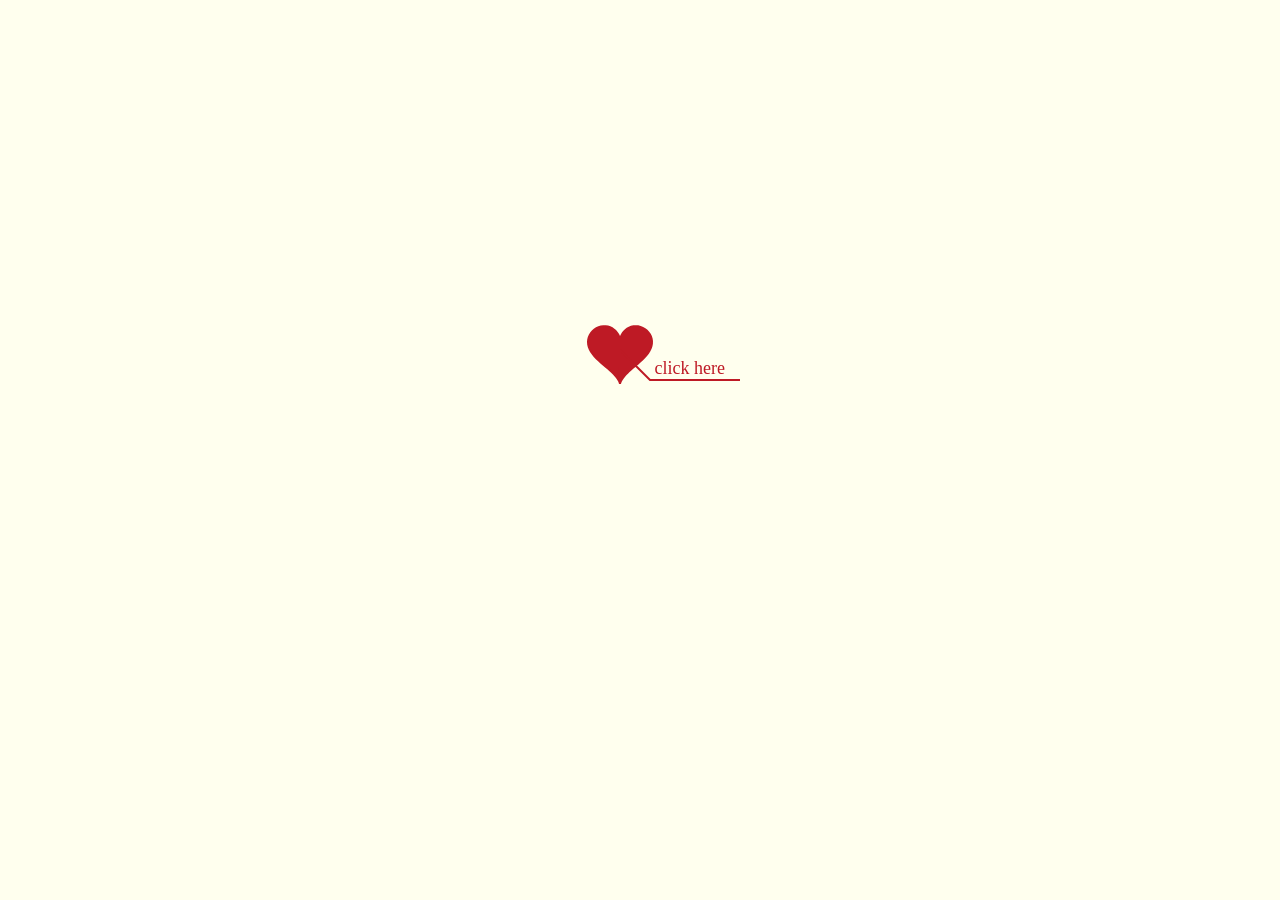
==== commit 27411546: "123" ====
--- a/index.html
+++ b/index.html
@@ -1,1254 +1,221 @@
-<!DOCTYPE html>
-<html><head>
-<meta http-equiv="content-type" content="text/html; charset=UTF-8">
-<meta charset="utf-8">
-<title>测试</title>
-<style>
-body {
-    padding:0;
-    margin:0;
-    overflow:hidden;
-	height: 600px;
-}
-canvas {
-    padding:0;
-    margin:0;
-}
-div.btnbg {
-    position:fixed;
-    left:0;
-    top:0;
-}
-</style><style class="firebugResetStyles" type="text/css" charset="utf-8">/* See license.txt for terms of usage */
-/** reset styling **/
-.firebugResetStyles {
-    z-index: 2147483646 !important;
-    top: 0 !important;
-    left: 0 !important;
-    display: block !important;
-    border: 0 none !important;
-    margin: 0 !important;
-    padding: 0 !important;
-    outline: 0 !important;
-    min-width: 0 !important;
-    max-width: none !important;
-    min-height: 0 !important;
-    max-height: none !important;
-    position: fixed !important;
-    transform: rotate(0deg) !important;
-    transform-origin: 50% 50% !important;
-    border-radius: 0 !important;
-    box-shadow: none !important;
-    background: transparent none !important;
-    pointer-events: none !important;
-    white-space: normal !important;
-}
-style.firebugResetStyles {
-    display: none !important;
-}
-
-.firebugBlockBackgroundColor {
-    background-color: transparent !important;
-}
-
-.firebugResetStyles:before, .firebugResetStyles:after {
-    content: "" !important;
-}
-/**actual styling to be modified by firebug theme**/
-.firebugCanvas {
-    display: none !important;
-}
-
-/* * * * * * * * * * * * * * * * * * * * * * * * * * * * * * * * * * * * * * * * * * * * * * * * */
-.firebugLayoutBox {
-    width: auto !important;
-    position: static !important;
-}
-
-.firebugLayoutBoxOffset {
-    opacity: 0.8 !important;
-    position: fixed !important;
-}
-
-.firebugLayoutLine {
-    opacity: 0.4 !important;
-    background-color: #000000 !important;
-}
-
-.firebugLayoutLineLeft, .firebugLayoutLineRight {
-    width: 1px !important;
-    height: 100% !important;
-}
-
-.firebugLayoutLineTop, .firebugLayoutLineBottom {
-    width: 100% !important;
-    height: 1px !important;
-}
-
-.firebugLayoutLineTop {
-    margin-top: -1px !important;
-    border-top: 1px solid #999999 !important;
-}
-
-.firebugLayoutLineRight {
-    border-right: 1px solid #999999 !important;
-}
-
-.firebugLayoutLineBottom {
-    border-bottom: 1px solid #999999 !important;
-}
-
-.firebugLayoutLineLeft {
-    margin-left: -1px !important;
-    border-left: 1px solid #999999 !important;
-}
-
-/* * * * * * * * * * * * * * * * * * * * * * * * * * * * * * * * * * * * * * * * * * * * * * * * */
-.firebugLayoutBoxParent {
-    border-top: 0 none !important;
-    border-right: 1px dashed #E00 !important;
-    border-bottom: 1px dashed #E00 !important;
-    border-left: 0 none !important;
-    position: fixed !important;
-    width: auto !important;
-}
-
-.firebugRuler{
-    position: absolute !important;
-}
-
-.firebugRulerH {
-    top: -15px !important;
-    left: 0 !important;
-    width: 100% !important;
-    height: 14px !important;
-    background: url("data:image/png,%89PNG%0D%0A%1A%0A%00%00%00%0DIHDR%00%00%13%88%00%00%00%0E%08%02%00%00%00L%25a%0A%00%00%00%04gAMA%00%00%D6%D8%D4OX2%00%00%00%19tEXtSoftware%00Adobe%20ImageReadyq%C9e%3C%00%00%04%F8IDATx%DA%EC%DD%D1n%E2%3A%00E%D1%80%F8%FF%EF%E2%AF2%95%D0D4%0E%C1%14%B0%8Fa-%E9%3E%CC%9C%87n%B9%81%A6W0%1C%A6i%9A%E7y%0As8%1CT%A9R%A5J%95*U%AAT%A9R%A5J%95*U%AAT%A9R%A5J%95*U%AAT%A9R%A5J%95*U%AAT%A9R%A5J%95*U%AAT%A9R%A5J%95*U%AAT%A9R%A5J%95*U%AATE9%FE%FCw%3E%9F%AF%2B%2F%BA%97%FDT%1D~K(%5C%9D%D5%EA%1B%5C%86%B5%A9%BDU%B5y%80%ED%AB*%03%FAV9%AB%E1%CEj%E7%82%EF%FB%18%BC%AEJ8%AB%FA'%D2%BEU9%D7U%ECc0%E1%A2r%5DynwVi%CFW%7F%BB%17%7Dy%EACU%CD%0E%F0%FA%3BX%FEbV%FEM%9B%2B%AD%BE%AA%E5%95v%AB%AA%E3E5%DCu%15rV9%07%B5%7F%B5w%FCm%BA%BE%AA%FBY%3D%14%F0%EE%C7%60%0EU%AAT%A9R%A5J%95*U%AAT%A9R%A5J%95*U%AAT%A9R%A5J%95*U%AAT%A9R%A5J%95*U%AAT%A9R%A5JU%88%D3%F5%1F%AE%DF%3B%1B%F2%3E%DAUCNa%F92%D02%AC%7Dm%F9%3A%D4%F2%8B6%AE*%BF%5C%C2Ym~9g5%D0Y%95%17%7C%C8c%B0%7C%18%26%9CU%CD%13i%F7%AA%90%B3Z%7D%95%B4%C7%60%E6E%B5%BC%05%B4%FBY%95U%9E%DB%FD%1C%FC%E0%9F%83%7F%BE%17%7DkjMU%E3%03%AC%7CWj%DF%83%9An%BCG%AE%F1%95%96yQ%0Dq%5Dy%00%3Et%B5'%FC6%5DS%95pV%95%01%81%FF'%07%00%00%00%00%00%00%00%00%00%F8x%C7%F0%BE%9COp%5D%C9%7C%AD%E7%E6%EBV%FB%1E%E0(%07%E5%AC%C6%3A%ABi%9C%8F%C6%0E9%AB%C0'%D2%8E%9F%F99%D0E%B5%99%14%F5%0D%CD%7F%24%C6%DEH%B8%E9rV%DFs%DB%D0%F7%00k%FE%1D%84%84%83J%B8%E3%BA%FB%EF%20%84%1C%D7%AD%B0%8E%D7U%C8Y%05%1E%D4t%EF%AD%95Q%BF8w%BF%E9%0A%BF%EB%03%00%00%00%00%00%00%00%00%00%B8vJ%8E%BB%F5%B1u%8Cx%80%E1o%5E%CA9%AB%CB%CB%8E%03%DF%1D%B7T%25%9C%D5(%EFJM8%AB%CC'%D2%B2*%A4s%E7c6%FB%3E%FA%A2%1E%80~%0E%3E%DA%10x%5D%95Uig%15u%15%ED%7C%14%B6%87%A1%3B%FCo8%A8%D8o%D3%ADO%01%EDx%83%1A~%1B%9FpP%A3%DC%C6'%9C%95gK%00%00%00%00%00%00%00%00%00%20%D9%C9%11%D0%C0%40%AF%3F%EE%EE%92%94%D6%16X%B5%BCMH%15%2F%BF%D4%A7%C87%F1%8E%F2%81%AE%AAvzr%DA2%ABV%17%7C%E63%83%E7I%DC%C6%0Bs%1B%EF6%1E%00%00%00%00%00%00%00%00%00%80cr%9CW%FF%7F%C6%01%0E%F1%CE%A5%84%B3%CA%BC%E0%CB%AA%84%CE%F9%BF)%EC%13%08WU%AE%AB%B1%AE%2BO%EC%8E%CBYe%FE%8CN%ABr%5Dy%60~%CFA%0D%F4%AE%D4%BE%C75%CA%EDVB%EA(%B7%F1%09g%E5%D9%12%00%00%00%00%00%00%00%00%00H%F6%EB%13S%E7y%5E%5E%FB%98%F0%22%D1%B2'%A7%F0%92%B1%BC%24z3%AC%7Dm%60%D5%92%B4%7CEUO%5E%F0%AA*%3BU%B9%AE%3E%A0j%94%07%A0%C7%A0%AB%FD%B5%3F%A0%F7%03T%3Dy%D7%F7%D6%D4%C0%AAU%D2%E6%DFt%3F%A8%CC%AA%F2%86%B9%D7%F5%1F%18%E6%01%F8%CC%D5%9E%F0%F3z%88%AA%90%EF%20%00%00%00%00%00%00%00%00%00%C0%A6%D3%EA%CFi%AFb%2C%7BB%0A%2B%C3%1A%D7%06V%D5%07%A8r%5D%3D%D9%A6%CAu%F5%25%CF%A2%99%97zNX%60%95%AB%5DUZ%D5%FBR%03%AB%1C%D4k%9F%3F%BB%5C%FF%81a%AE%AB'%7F%F3%EA%FE%F3z%94%AA%D8%DF%5B%01%00%00%00%00%00%00%00%00%00%8E%FB%F3%F2%B1%1B%8DWU%AAT%A9R%A5J%95*U%AAT%A9R%A5J%95*U%AAT%A9R%A5J%95*U%AAT%A9R%A5J%95*U%AAT%A9R%A5J%95*U%AAT%A9R%A5J%95*U%AAT%A9R%A5J%95*UiU%C7%BBe%E7%F3%B9%CB%AAJ%95*U%AAT%A9R%A5J%95*U%AAT%A9R%A5J%95*U%AAT%A9R%A5J%95*U%AAT%A9R%A5J%95*U%AAT%A9R%A5J%95*U%AAT%A9R%A5J%95*U%AAT%A9R%A5*%AAj%FD%C6%D4%5Eo%90%B5Z%ADV%AB%D5j%B5Z%ADV%AB%D5j%B5Z%ADV%AB%D5j%B5Z%ADV%AB%D5j%B5Z%ADV%AB%D5j%B5Z%ADV%AB%D5j%B5Z%ADV%AB%D5j%B5%86%AF%1B%9F%98%DA%EBm%BBV%AB%D5j%B5Z%ADV%AB%D5j%B5Z%ADV%AB%D5j%B5Z%ADV%AB%D5j%B5Z%ADV%AB%D5j%B5Z%ADV%AB%D5j%B5Z%ADV%AB%D5j%B5Z%AD%D6%E4%F58%01%00%00%00%00%00%00%00%00%00%00%00%00%00%40%85%7F%02%0C%008%C2%D0H%16j%8FX%00%00%00%00IEND%AEB%60%82") repeat-x !important;
-    border-top: 1px solid #BBBBBB !important;
-    border-right: 1px dashed #BBBBBB !important;
-    border-bottom: 1px solid #000000 !important;
-}
-
-.firebugRulerV {
-    top: 0 !important;
-    left: -15px !important;
-    width: 14px !important;
-    height: 100% !important;
-    background: url("data:image/png,%89PNG%0D%0A%1A%0A%00%00%00%0DIHDR%00%00%00%0E%00%00%13%88%08%02%00%00%00%0E%F5%CB%10%00%00%00%04gAMA%00%00%D6%D8%D4OX2%00%00%00%19tEXtSoftware%00Adobe%20ImageReadyq%C9e%3C%00%00%06~IDATx%DA%EC%DD%D1v%A20%14%40Qt%F1%FF%FF%E4%97%D9%07%3BT%19%92%DC%40(%90%EEy%9A5%CB%B6%E8%F6%9Ac%A4%CC0%84%FF%DC%9E%CF%E7%E3%F1%88%DE4%F8%5D%C7%9F%2F%BA%DD%5E%7FI%7D%F18%DDn%BA%C5%FB%DF%97%BFk%F2%10%FF%FD%B4%F2M%A7%FB%FD%FD%B3%22%07p%8F%3F%AE%E3%F4S%8A%8F%40%EEq%9D%BE8D%F0%0EY%A1Uq%B7%EA%1F%81%88V%E8X%3F%B4%CEy%B7h%D1%A2E%EBohU%FC%D9%AF2fO%8BBeD%BE%F7X%0C%97%A4%D6b7%2Ck%A5%12%E3%9B%60v%B7r%C7%1AI%8C%BD%2B%23r%00c0%B2v%9B%AD%CA%26%0C%1Ek%05A%FD%93%D0%2B%A1u%8B%16-%95q%5Ce%DCSO%8E%E4M%23%8B%F7%C2%FE%40%BB%BD%8C%FC%8A%B5V%EBu%40%F9%3B%A72%FA%AE%8C%D4%01%CC%B5%DA%13%9CB%AB%E2I%18%24%B0n%A9%0CZ*Ce%9C%A22%8E%D8NJ%1E%EB%FF%8F%AE%CAP%19*%C3%BAEKe%AC%D1%AAX%8C*%DEH%8F%C5W%A1e%AD%D4%B7%5C%5B%19%C5%DB%0D%EF%9F%19%1D%7B%5E%86%BD%0C%95%A12%AC%5B*%83%96%CAP%19%F62T%86%CAP%19*%83%96%CA%B8Xe%BC%FE)T%19%A1%17xg%7F%DA%CBP%19*%C3%BA%A52T%86%CAP%19%F62T%86%CA%B0n%A9%0CZ%1DV%C6%3D%F3%FCH%DE%B4%B8~%7F%5CZc%F1%D6%1F%AF%84%F9%0F6%E6%EBVt9%0E~%BEr%AF%23%B0%97%A12T%86%CAP%19%B4T%86%CA%B8Re%D8%CBP%19*%C3%BA%A52huX%19%AE%CA%E5%BC%0C%7B%19*CeX%B7h%A9%0C%95%E1%BC%0C%7B%19*CeX%B7T%06%AD%CB%5E%95%2B%BF.%8F%C5%97%D5%E4%7B%EE%82%D6%FB%CF-%9C%FD%B9%CF%3By%7B%19%F62T%86%CA%B0n%D1R%19*%A3%D3%CA%B0%97%A12T%86uKe%D0%EA%B02*%3F1%99%5DB%2B%A4%B5%F8%3A%7C%BA%2B%8Co%7D%5C%EDe%A8%0C%95a%DDR%19%B4T%C66%82fA%B2%ED%DA%9FC%FC%17GZ%06%C9%E1%B3%E5%2C%1A%9FoiB%EB%96%CA%A0%D5qe4%7B%7D%FD%85%F7%5B%ED_%E0s%07%F0k%951%ECr%0D%B5C%D7-g%D1%A8%0C%EB%96%CA%A0%A52T%C6)*%C3%5E%86%CAP%19%D6-%95A%EB*%95q%F8%BB%E3%F9%AB%F6%E21%ACZ%B7%22%B7%9B%3F%02%85%CB%A2%5B%B7%BA%5E%B7%9C%97%E1%BC%0C%EB%16-%95%A12z%AC%0C%BFc%A22T%86uKe%D0%EA%B02V%DD%AD%8A%2B%8CWhe%5E%AF%CF%F5%3B%26%CE%CBh%5C%19%CE%CB%B0%F3%A4%095%A1%CAP%19*Ce%A8%0C%3BO*Ce%A8%0C%95%A12%3A%AD%8C%0A%82%7B%F0v%1F%2FD%A9%5B%9F%EE%EA%26%AF%03%CA%DF9%7B%19*Ce%A8%0C%95%A12T%86%CA%B8Ze%D8%CBP%19*Ce%A8%0C%95%D1ae%EC%F7%89I%E1%B4%D7M%D7P%8BjU%5C%BB%3E%F2%20%D8%CBP%19*Ce%A8%0C%95%A12T%C6%D5*%C3%5E%86%CAP%19*Ce%B4O%07%7B%F0W%7Bw%1C%7C%1A%8C%B3%3B%D1%EE%AA%5C%D6-%EBV%83%80%5E%D0%CA%10%5CU%2BD%E07YU%86%CAP%19*%E3%9A%95%91%D9%A0%C8%AD%5B%EDv%9E%82%FFKOee%E4%8FUe%A8%0C%95%A12T%C6%1F%A9%8C%C8%3D%5B%A5%15%FD%14%22r%E7B%9F%17l%F8%BF%ED%EAf%2B%7F%CF%ECe%D8%CBP%19*Ce%A8%0C%95%E1%93~%7B%19%F62T%86%CAP%19*Ce%A8%0C%E7%13%DA%CBP%19*Ce%A8%0CZf%8B%16-Z%B4h%D1R%19f%8B%16-Z%B4h%D1R%19%B4%CC%16-Z%B4h%D1R%19%B4%CC%16-Z%B4h%D1%A2%A52%CC%16-Z%B4h%D1%A2%A52h%99-Z%B4h%D1%A2%A52h%99-Z%B4h%D1%A2EKe%98-Z%B4h%D1%A2EKe%D02%5B%B4h%D1%A2EKe%D02%5B%B4h%D1%A2E%8B%96%CA0%5B%B4h%D1%A2E%8B%96%CA%A0e%B6h%D1%A2E%8B%96%CA%A0e%B6h%D1%A2E%8B%16-%95a%B6h%D1%A2E%8B%16-%95A%CBl%D1%A2E%8B%16-%95A%CBl%D1%A2E%8B%16-Z*%C3l%D1%A2E%8B%16-Z*%83%96%D9%A2E%8B%16-Z*%83%96%D9%A2E%8B%16-Z%B4T%86%D9%A2E%8B%16-Z%B4T%06-%B3E%8B%16-Z%B4T%06-%B3E%8B%16-Z%B4h%A9%0C%B3E%8B%16-Z%B4h%A9%0CZf%8B%16-Z%B4h%A9%0CZf%8B%16-Z%B4h%D1R%19f%8B%16-Z%B4h%D1R%19%B4%CC%16-Z%B4h%D1R%19%B4%CC%16-Z%B4h%D1%A2%A52%CC%16-Z%B4h%D1%A2%A52h%99-Z%B4h%D1%A2%A52h%99-Z%B4h%D1%A2EKe%98-Z%B4h%D1%A2EKe%D02%5B%B4h%D1%A2EKe%D02%5B%B4h%D1%A2E%8B%96%CA0%5B%B4h%D1%A2E%8B%96%CA%A0e%B6h%D1%A2E%8B%96%CA%A0e%B6h%D1%A2E%8B%16-%95a%B6h%D1%A2E%8B%16-%95A%CBl%D1%A2E%8B%16-%95A%CBl%D1%A2E%8B%16-Z*%C3l%D1%A2E%8B%16-Z*%83%96%D9%A2E%8B%16-Z*%83%96%D9%A2E%8B%16-Z%B4T%86%D9%A2E%8B%16-Z%B4T%06-%B3E%8B%16-Z%B4T%06-%B3E%8B%16-Z%B4h%A9%0C%B3E%8B%16-Z%B4h%A9%0CZf%8B%16-Z%B4h%A9%0CZf%8B%16-Z%B4h%D1R%19f%8B%16-Z%B4h%D1R%19%B4%CC%16-Z%B4h%D1R%19%B4%CC%16-Z%B4h%D1%A2%A52%CC%16-Z%B4h%D1%A2%A52h%99-Z%B4h%D1%A2%A52h%99-Z%B4h%D1%A2EKe%98-Z%B4h%D1%A2EKe%D02%5B%B4h%D1%A2EKe%D02%5B%B4h%D1%A2E%8B%96%CA0%5B%B4h%D1%A2E%8B%96%CA%A0e%B6h%D1%A2E%8B%96%CA%A0e%B6h%D1%A2E%8B%16-%95a%B6h%D1%A2E%8B%16-%95A%CBl%D1%A2E%8B%16-%95A%CBl%D1%A2E%8B%16-Z*%C3l%D1%A2E%8B%16-Z*%83%96%D9%A2E%8B%16-Z*%83%96%D9%A2E%8B%16-Z%B4T%86%D9%A2E%8B%16-Z%B4T%06-%B3E%8B%16-Z%B4%AE%A4%F5%25%C0%00%DE%BF%5C'%0F%DA%B8q%00%00%00%00IEND%AEB%60%82") repeat-y !important;
-    border-left: 1px solid #BBBBBB !important;
-    border-right: 1px solid #000000 !important;
-    border-bottom: 1px dashed #BBBBBB !important;
-}
-
-.overflowRulerX > .firebugRulerV {
-    left: 0 !important;
-}
-
-.overflowRulerY > .firebugRulerH {
-    top: 0 !important;
-}
-
-/* * * * * * * * * * * * * * * * * * * * * * * * * * * * * * * * * * * * * * * * * * * * * * * * */
-.fbProxyElement {
-    position: fixed !important;
-    pointer-events: auto !important;
-}
-</style></head>
-
-<body>
-<canvas height="664" width="1366" id="sakura"></canvas>
-<div class="btnbg">
-</div>
-
-<!-- sakura shader -->
-<script id="sakura_point_vsh" type="x-shader/x_vertex">
-uniform mat4 uProjection;
-uniform mat4 uModelview;
-uniform vec3 uResolution;
-uniform vec3 uOffset;
-uniform vec3 uDOF;  //x:focus distance, y:focus radius, z:max radius
-uniform vec3 uFade; //x:start distance, y:half distance, z:near fade start
-
-attribute vec3 aPosition;
-attribute vec3 aEuler;
-attribute vec2 aMisc; //x:size, y:fade
-
-varying vec3 pposition;
-varying float psize;
-varying float palpha;
-varying float pdist;
-
-//varying mat3 rotMat;
-varying vec3 normX;
-varying vec3 normY;
-varying vec3 normZ;
-varying vec3 normal;
-
-varying float diffuse;
-varying float specular;
-varying float rstop;
-varying float distancefade;
-
-void main(void) {
-    // Projection is based on vertical angle
-    vec4 pos = uModelview * vec4(aPosition + uOffset, 1.0);
-    gl_Position = uProjection * pos;
-    gl_PointSize = aMisc.x * uProjection[1][1] / -pos.z * uResolution.y * 0.5;
+﻿<!DOCTYPE html PUBLIC "-//W3C//DTD XHTML 1.0 Strict//EN" "http://www.w3.org/TR/xhtml1/DTD/xhtml1-strict.dtd">
+<html xml:lang="en" xmlns="http://www.w3.org/1999/xhtml"><head><meta http-equiv="Content-Type" content="text/html; charset=UTF-8">
+		<title>草，为什么我会发现这种东西</title>
+	    
+        <link type="text/css" rel="stylesheet" href="story/default.css">
+		<script type="text/javascript" src="story/jquery.js"></script>
+		<script type="text/javascript" src="story/jscex.js"></script>
+		<script type="text/javascript" src="story/jscex-parser.js"></script>
+		<script type="text/javascript" src="story/jscex-jit.js"></script>
+		<script type="text/javascript" src="story/jscex-builderbase.js"></script>
+		<script type="text/javascript" src="story/jscex-async.js"></script>
+		<script type="text/javascript" src="story/jscex-async-powerpack.js"></script>
+		<script type="text/javascript" src="story/functions.js" charset="utf-8"></script>
+		<script type="text/javascript" src="story/love.min.js" charset="utf-8"></script>
+	    <style type="text/css">
+<!--
+.STYLE1 {color: #666666}
+-->
+        </style>
+</head>
+    <body>
+			<audio autoplay="autopaly">
+					<source src="http://oeasy.org/music/iloveu.mp3"audio/mp3" />
+			</audio>
+        <div id="main">
+    <div id="error">本页面采用HTML5编辑，目前您的浏览器无法显示，请换成谷歌(<a href="http://www.google.cn/chrome/intl/zh-CN/landing_chrome.html?hl=zh-CN&brand=CHMI">Chrome</a>)或者火狐(<a href="http://firefox.com.cn/download/">Firefox</a>)浏览器，或者其他游览器的最新版本。</div>
+            <div id="wrap">
+                <div id="text">
+			        <div id="code">
+			        	<span class="say"> Our Story</span><br>
+						<span class="say"> </span><br>
+			        	<span class="say"> For  xxxxxx &  xxxxx </a></span><br>
+						<span class="say"> </span><br>
+                        <span class="say"> 还记得我们相识的时候吗, 或许是缘分，或许是注定的。</span><br>
+						<span class="say"> </span><br>
+			        	<span class="say"> 就像一场梦一样,有开心,也有吵闹。</span><br>
+						<span class="say"> </span><br>
+			        	<span class="say"> 彼此依赖，彼此关心，彼此温暖，谢谢你这么包容我，喜欢我，爱我。</span><br>
+						<span class="say"> </span><br>
+			        	<span class="say"> 我也爱你的善良，温柔，就是太容易吃醋了。。。</span><br>
+						<span class="say"> </span><br>
+			        	<span class="say"> 我性格好多缺点你也都看到。。。</span><br>
+						<span class="say"> </span><br>
+			        	<span class="say"> 我想要和你在一起真实的感受生命，和你生活在一起,嫁给我吧！</span><br>
+                        <span class="say"> </span><br>
+                        <span class="say"> ..永远的..</span><br>
+						<span class="say"> </span><br>
+                        <span class="say"><span class="space"></span>xxxx 与 xxxx</span>
+			        </div>
+                </div>
+                <div id="clock-box">
+                    xxxx<span class="STYLE1">与</span>xxxxx<span class="STYLE1">已经相识了</span>
+                  <div id="clock"></div>
+              </div>
+                <canvas id="canvas" width="1100" height="680"></canvas>
+            </div>
+            
+        </div>
     
-    pposition = pos.xyz;
-    psize = aMisc.x;
-    pdist = length(pos.xyz);
-    palpha = smoothstep(0.0, 1.0, (pdist - 0.1) / uFade.z);
-    
-    vec3 elrsn = sin(aEuler);
-    vec3 elrcs = cos(aEuler);
-    mat3 rotx = mat3(
-        1.0, 0.0, 0.0,
-        0.0, elrcs.x, elrsn.x,
-        0.0, -elrsn.x, elrcs.x
-    );
-    mat3 roty = mat3(
-        elrcs.y, 0.0, -elrsn.y,
-        0.0, 1.0, 0.0,
-        elrsn.y, 0.0, elrcs.y
-    );
-    mat3 rotz = mat3(
-        elrcs.z, elrsn.z, 0.0, 
-        -elrsn.z, elrcs.z, 0.0,
-        0.0, 0.0, 1.0
-    );
-    mat3 rotmat = rotx * roty * rotz;
-    normal = rotmat[2];
-    
-    mat3 trrotm = mat3(
-        rotmat[0][0], rotmat[1][0], rotmat[2][0],
-        rotmat[0][1], rotmat[1][1], rotmat[2][1],
-        rotmat[0][2], rotmat[1][2], rotmat[2][2]
-    );
-    normX = trrotm[0];
-    normY = trrotm[1];
-    normZ = trrotm[2];
-    
-    const vec3 lit = vec3(0.6917144638660746, 0.6917144638660746, -0.20751433915982237);
-    
-    float tmpdfs = dot(lit, normal);
-    if(tmpdfs < 0.0) {
-        normal = -normal;
-        tmpdfs = dot(lit, normal);
-    }
-    diffuse = 0.4 + tmpdfs;
-    
-    vec3 eyev = normalize(-pos.xyz);
-    if(dot(eyev, normal) > 0.0) {
-        vec3 hv = normalize(eyev + lit);
-        specular = pow(max(dot(hv, normal), 0.0), 20.0);
-    }
-    else {
-        specular = 0.0;
-    }
-    
-    rstop = clamp((abs(pdist - uDOF.x) - uDOF.y) / uDOF.z, 0.0, 1.0);
-    rstop = pow(rstop, 0.5);
-    //-0.69315 = ln(0.5)
-    distancefade = min(1.0, exp((uFade.x - pdist) * 0.69315 / uFade.y));
-}
-</script>
-<script id="sakura_point_fsh" type="x-shader/x_fragment">
-#ifdef GL_ES
-//precision mediump float;
-precision highp float;
-#endif
-
-uniform vec3 uDOF;  //x:focus distance, y:focus radius, z:max radius
-uniform vec3 uFade; //x:start distance, y:half distance, z:near fade start
-
-const vec3 fadeCol = vec3(0.08, 0.03, 0.06);
-
-varying vec3 pposition;
-varying float psize;
-varying float palpha;
-varying float pdist;
-
-//varying mat3 rotMat;
-varying vec3 normX;
-varying vec3 normY;
-varying vec3 normZ;
-varying vec3 normal;
-
-varying float diffuse;
-varying float specular;
-varying float rstop;
-varying float distancefade;
-
-float ellipse(vec2 p, vec2 o, vec2 r) {
-    vec2 lp = (p - o) / r;
-    return length(lp) - 1.0;
-}
-
-void main(void) {
-    vec3 p = vec3(gl_PointCoord - vec2(0.5, 0.5), 0.0) * 2.0;
-    vec3 d = vec3(0.0, 0.0, -1.0);
-    float nd = normZ.z; //dot(-normZ, d);
-    if(abs(nd) < 0.0001) discard;
-    
-    float np = dot(normZ, p);
-    vec3 tp = p + d * np / nd;
-    vec2 coord = vec2(dot(normX, tp), dot(normY, tp));
-    
-    //angle = 15 degree
-    const float flwrsn = 0.258819045102521;
-    const float flwrcs = 0.965925826289068;
-    mat2 flwrm = mat2(flwrcs, -flwrsn, flwrsn, flwrcs);
-    vec2 flwrp = vec2(abs(coord.x), coord.y) * flwrm;
-    
-    float r;
-    if(flwrp.x < 0.0) {
-        r = ellipse(flwrp, vec2(0.065, 0.024) * 0.5, vec2(0.36, 0.96) * 0.5);
-    }
-    else {
-        r = ellipse(flwrp, vec2(0.065, 0.024) * 0.5, vec2(0.58, 0.96) * 0.5);
-    }
-    
-    if(r > rstop) discard;
-    
-    vec3 col = mix(vec3(1.0, 0.8, 0.75), vec3(1.0, 0.9, 0.87), r);
-    float grady = mix(0.0, 1.0, pow(coord.y * 0.5 + 0.5, 0.35));
-    col *= vec3(1.0, grady, grady);
-    col *= mix(0.8, 1.0, pow(abs(coord.x), 0.3));
-    col = col * diffuse + specular;
-    
-    col = mix(fadeCol, col, distancefade);
-    
-    float alpha = (rstop > 0.001)? (0.5 - r / (rstop * 2.0)) : 1.0;
-    alpha = smoothstep(0.0, 1.0, alpha) * palpha;
-    
-    gl_FragColor = vec4(col * 0.5, alpha);
-}
-</script>
-<!-- effects -->
-<script id="fx_common_vsh" type="x-shader/x_vertex">
-uniform vec3 uResolution;
-attribute vec2 aPosition;
-
-varying vec2 texCoord;
-varying vec2 screenCoord;
-
-void main(void) {
-    gl_Position = vec4(aPosition, 0.0, 1.0);
-    texCoord = aPosition.xy * 0.5 + vec2(0.5, 0.5);
-    screenCoord = aPosition.xy * vec2(uResolution.z, 1.0);
-}
-</script>
-<script id="bg_fsh" type="x-shader/x_fragment">
-#ifdef GL_ES
-//precision mediump float;
-precision highp float;
-#endif
-
-uniform vec2 uTimes;
-
-varying vec2 texCoord;
-varying vec2 screenCoord;
-
-void main(void) {
-    vec3 col;
-    float c;
-    vec2 tmpv = texCoord * vec2(0.8, 1.0) - vec2(0.95, 1.0);
-    c = exp(-pow(length(tmpv) * 1.8, 2.0));
-    col = mix(vec3(0.02, 0.0, 0.03), vec3(0.96, 0.98, 1.0) * 1.5, c);
-    gl_FragColor = vec4(col * 0.5, 1.0);
-}
-</script>
-<script id="fx_brightbuf_fsh" type="x-shader/x_fragment">
-#ifdef GL_ES
-//precision mediump float;
-precision highp float;
-#endif
-uniform sampler2D uSrc;
-uniform vec2 uDelta;
-
-varying vec2 texCoord;
-varying vec2 screenCoord;
-
-void main(void) {
-    vec4 col = texture2D(uSrc, texCoord);
-    gl_FragColor = vec4(col.rgb * 2.0 - vec3(0.5), 1.0);
-}
-</script>
-<script id="fx_dirblur_r4_fsh" type="x-shader/x_fragment">
-#ifdef GL_ES
-//precision mediump float;
-precision highp float;
-#endif
-uniform sampler2D uSrc;
-uniform vec2 uDelta;
-uniform vec4 uBlurDir; //dir(x, y), stride(z, w)
-
-varying vec2 texCoord;
-varying vec2 screenCoord;
-
-void main(void) {
-    vec4 col = texture2D(uSrc, texCoord);
-    col = col + texture2D(uSrc, texCoord + uBlurDir.xy * uDelta);
-    col = col + texture2D(uSrc, texCoord - uBlurDir.xy * uDelta);
-    col = col + texture2D(uSrc, texCoord + (uBlurDir.xy + uBlurDir.zw) * uDelta);
-    col = col + texture2D(uSrc, texCoord - (uBlurDir.xy + uBlurDir.zw) * uDelta);
-    gl_FragColor = col / 5.0;
-}
-</script>
-<!-- effect fragment shader template -->
-<script id="fx_common_fsh" type="x-shader/x_fragment">
-#ifdef GL_ES
-//precision mediump float;
-precision highp float;
-#endif
-uniform sampler2D uSrc;
-uniform vec2 uDelta;
-
-varying vec2 texCoord;
-varying vec2 screenCoord;
-
-void main(void) {
-    gl_FragColor = texture2D(uSrc, texCoord);
-}
-</script>
-<!-- post processing -->
-<script id="pp_final_vsh" type="x-shader/x_vertex">
-uniform vec3 uResolution;
-attribute vec2 aPosition;
-varying vec2 texCoord;
-varying vec2 screenCoord;
-void main(void) {
-    gl_Position = vec4(aPosition, 0.0, 1.0);
-    texCoord = aPosition.xy * 0.5 + vec2(0.5, 0.5);
-    screenCoord = aPosition.xy * vec2(uResolution.z, 1.0);
-}
-</script>
-<script id="pp_final_fsh" type="x-shader/x_fragment">
-#ifdef GL_ES
-//precision mediump float;
-precision highp float;
-#endif
-uniform sampler2D uSrc;
-uniform sampler2D uBloom;
-uniform vec2 uDelta;
-varying vec2 texCoord;
-varying vec2 screenCoord;
-void main(void) {
-    vec4 srccol = texture2D(uSrc, texCoord) * 2.0;
-    vec4 bloomcol = texture2D(uBloom, texCoord);
-    vec4 col;
-    col = srccol + bloomcol * (vec4(1.0) + srccol);
-    col *= smoothstep(1.0, 0.0, pow(length((texCoord - vec2(0.5)) * 2.0), 1.2) * 0.5);
-    col = pow(col, vec4(0.45454545454545)); //(1.0 / 2.2)
-    
-    gl_FragColor = vec4(col.rgb, 1.0);
-    gl_FragColor.a = 1.0;
-}
-</script>
-
-<script>
-// Utilities
-var Vector3 = {};
-var Matrix44 = {};
-Vector3.create = function(x, y, z) {
-    return {'x':x, 'y':y, 'z':z};
-};
-Vector3.dot = function (v0, v1) {
-    return v0.x * v1.x + v0.y * v1.y + v0.z * v1.z;
-};
-Vector3.cross = function (v, v0, v1) {
-    v.x = v0.y * v1.z - v0.z * v1.y;
-    v.y = v0.z * v1.x - v0.x * v1.z;
-    v.z = v0.x * v1.y - v0.y * v1.x;
-};
-Vector3.normalize = function (v) {
-    var l = v.x * v.x + v.y * v.y + v.z * v.z;
-    if(l > 0.00001) {
-        l = 1.0 / Math.sqrt(l);
-        v.x *= l;
-        v.y *= l;
-        v.z *= l;
-    }
-};
-Vector3.arrayForm = function(v) {
-    if(v.array) {
-        v.array[0] = v.x;
-        v.array[1] = v.y;
-        v.array[2] = v.z;
-    }
-    else {
-        v.array = new Float32Array([v.x, v.y, v.z]);
-    }
-    return v.array;
-};
-Matrix44.createIdentity = function () {
-    return new Float32Array([1.0, 0.0, 0.0, 0.0, 0.0, 1.0, 0.0, 0.0, 0.0, 0.0, 1.0, 0.0, 0.0, 0.0, 0.0, 1.0]);
-};
-Matrix44.loadProjection = function (m, aspect, vdeg, near, far) {
-    var h = near * Math.tan(vdeg * Math.PI / 180.0 * 0.5) * 2.0;
-    var w = h * aspect;
-    
-    m[0] = 2.0 * near / w;
-    m[1] = 0.0;
-    m[2] = 0.0;
-    m[3] = 0.0;
-    
-    m[4] = 0.0;
-    m[5] = 2.0 * near / h;
-    m[6] = 0.0;
-    m[7] = 0.0;
-    
-    m[8] = 0.0;
-    m[9] = 0.0;
-    m[10] = -(far + near) / (far - near);
-    m[11] = -1.0;
-    
-    m[12] = 0.0;
-    m[13] = 0.0;
-    m[14] = -2.0 * far * near / (far - near);
-    m[15] = 0.0;
-};
-Matrix44.loadLookAt = function (m, vpos, vlook, vup) {
-    var frontv = Vector3.create(vpos.x - vlook.x, vpos.y - vlook.y, vpos.z - vlook.z);
-    Vector3.normalize(frontv);
-    var sidev = Vector3.create(1.0, 0.0, 0.0);
-    Vector3.cross(sidev, vup, frontv);
-    Vector3.normalize(sidev);
-    var topv = Vector3.create(1.0, 0.0, 0.0);
-    Vector3.cross(topv, frontv, sidev);
-    Vector3.normalize(topv);
-    
-    m[0] = sidev.x;
-    m[1] = topv.x;
-    m[2] = frontv.x;
-    m[3] = 0.0;
-    
-    m[4] = sidev.y;
-    m[5] = topv.y;
-    m[6] = frontv.y;
-    m[7] = 0.0;
-    
-    m[8] = sidev.z;
-    m[9] = topv.z;
-    m[10] = frontv.z;
-    m[11] = 0.0;
-    
-    m[12] = -(vpos.x * m[0] + vpos.y * m[4] + vpos.z * m[8]);
-    m[13] = -(vpos.x * m[1] + vpos.y * m[5] + vpos.z * m[9]);
-    m[14] = -(vpos.x * m[2] + vpos.y * m[6] + vpos.z * m[10]);
-    m[15] = 1.0;
-};
-
-//
-var timeInfo = {
-    'start':0, 'prev':0, // Date
-    'delta':0, 'elapsed':0 // Number(sec)
-};
-
-//
-var gl;
-var renderSpec = {
-    'width':0,
-    'height':0,
-    'aspect':1,
-    'array':new Float32Array(3),
-    'halfWidth':0,
-    'halfHeight':0,
-    'halfArray':new Float32Array(3)
-    // and some render targets. see setViewport()
-};
-renderSpec.setSize = function(w, h) {
-    renderSpec.width = w;
-    renderSpec.height = h;
-    renderSpec.aspect = renderSpec.width / renderSpec.height;
-    renderSpec.array[0] = renderSpec.width;
-    renderSpec.array[1] = renderSpec.height;
-    renderSpec.array[2] = renderSpec.aspect;
-    
-    renderSpec.halfWidth = Math.floor(w / 2);
-    renderSpec.halfHeight = Math.floor(h / 2);
-    renderSpec.halfArray[0] = renderSpec.halfWidth;
-    renderSpec.halfArray[1] = renderSpec.halfHeight;
-    renderSpec.halfArray[2] = renderSpec.halfWidth / renderSpec.halfHeight;
-};
-
-function deleteRenderTarget(rt) {
-    gl.deleteFramebuffer(rt.frameBuffer);
-    gl.deleteRenderbuffer(rt.renderBuffer);
-    gl.deleteTexture(rt.texture);
-}
-
-function createRenderTarget(w, h) {
-    var ret = {
-        'width':w,
-        'height':h,
-        'sizeArray':new Float32Array([w, h, w / h]),
-        'dtxArray':new Float32Array([1.0 / w, 1.0 / h])
-    };
-    ret.frameBuffer = gl.createFramebuffer();
-    ret.renderBuffer = gl.createRenderbuffer();
-    ret.texture = gl.createTexture();
-    
-    gl.bindTexture(gl.TEXTURE_2D, ret.texture);
-    gl.texImage2D(gl.TEXTURE_2D, 0, gl.RGBA, w, h, 0, gl.RGBA, gl.UNSIGNED_BYTE, null);
-    gl.texParameteri(gl.TEXTURE_2D, gl.TEXTURE_WRAP_S, gl.CLAMP_TO_EDGE);
-    gl.texParameteri(gl.TEXTURE_2D, gl.TEXTURE_WRAP_T, gl.CLAMP_TO_EDGE);
-    gl.texParameteri(gl.TEXTURE_2D, gl.TEXTURE_MAG_FILTER, gl.LINEAR);
-    gl.texParameteri(gl.TEXTURE_2D, gl.TEXTURE_MIN_FILTER, gl.LINEAR);
-    
-    gl.bindFramebuffer(gl.FRAMEBUFFER, ret.frameBuffer);
-    gl.framebufferTexture2D(gl.FRAMEBUFFER, gl.COLOR_ATTACHMENT0, gl.TEXTURE_2D, ret.texture, 0);
-    
-    gl.bindRenderbuffer(gl.RENDERBUFFER, ret.renderBuffer);
-    gl.renderbufferStorage(gl.RENDERBUFFER, gl.DEPTH_COMPONENT16, w, h);
-    gl.framebufferRenderbuffer(gl.FRAMEBUFFER, gl.DEPTH_ATTACHMENT, gl.RENDERBUFFER, ret.renderBuffer);
-    
-    gl.bindTexture(gl.TEXTURE_2D, null);
-    gl.bindRenderbuffer(gl.RENDERBUFFER, null);
-    gl.bindFramebuffer(gl.FRAMEBUFFER, null);
-    
-    return ret;
-}
-
-function compileShader(shtype, shsrc) {
-	var retsh = gl.createShader(shtype);
-	
-	gl.shaderSource(retsh, shsrc);
-	gl.compileShader(retsh);
-	
-	if(!gl.getShaderParameter(retsh, gl.COMPILE_STATUS)) {
-		var errlog = gl.getShaderInfoLog(retsh);
-		gl.deleteShader(retsh);
-		console.error(errlog);
-		return null;
-	}
-	return retsh;
-}
-
-function createShader(vtxsrc, frgsrc, uniformlist, attrlist) {
-    var vsh = compileShader(gl.VERTEX_SHADER, vtxsrc);
-    var fsh = compileShader(gl.FRAGMENT_SHADER, frgsrc);
-    
-    if(vsh == null || fsh == null) {
-        return null;
-    }
-    
-    var prog = gl.createProgram();
-    gl.attachShader(prog, vsh);
-    gl.attachShader(prog, fsh);
-    
-    gl.deleteShader(vsh);
-    gl.deleteShader(fsh);
-    
-    gl.linkProgram(prog);
-    if (!gl.getProgramParameter(prog, gl.LINK_STATUS)) {
-        var errlog = gl.getProgramInfoLog(prog);
-        console.error(errlog);
-        return null;
-    }
-    
-    if(uniformlist) {
-        prog.uniforms = {};
-        for(var i = 0; i < uniformlist.length; i++) {
-            prog.uniforms[uniformlist[i]] = gl.getUniformLocation(prog, uniformlist[i]);
+    <script>
+    </script>
+
+    <script>
+    (function(){
+        var canvas = $('#canvas');
+		
+        if (!canvas[0].getContext) {
+            $("#error").show();
+            return false;
         }
-    }
-    
-    if(attrlist) {
-        prog.attributes = {};
-        for(var i = 0; i < attrlist.length; i++) {
-            var attr = attrlist[i];
-            prog.attributes[attr] = gl.getAttribLocation(prog, attr);
+
+        var width = canvas.width();
+        var height = canvas.height();
+        
+        canvas.attr("width", width);
+        canvas.attr("height", height);
+
+        var opts = {
+            seed: {
+                x: width / 2 - 20,
+                color: "rgb(190, 26, 37)",
+                scale: 2
+            },
+            branch: [
+                [535, 680, 570, 250, 500, 200, 30, 100, [
+                    [540, 500, 455, 417, 340, 400, 13, 100, [
+                        [450, 435, 434, 430, 394, 395, 2, 40]
+                    ]],
+                    [550, 445, 600, 356, 680, 345, 12, 100, [
+                        [578, 400, 648, 409, 661, 426, 3, 80]
+                    ]],
+                    [539, 281, 537, 248, 534, 217, 3, 40],
+                    [546, 397, 413, 247, 328, 244, 9, 80, [
+                        [427, 286, 383, 253, 371, 205, 2, 40],
+                        [498, 345, 435, 315, 395, 330, 4, 60]
+                    ]],
+                    [546, 357, 608, 252, 678, 221, 6, 100, [
+                        [590, 293, 646, 277, 648, 271, 2, 80]
+                    ]]
+                ]] 
+            ],
+            bloom: {
+                num: 700,
+                width: 1080,
+                height: 650,
+            },
+            footer: {
+                width: 1200,
+                height: 5,
+                speed: 10,
+            }
         }
-    }
-    
-    return prog;
-}
-
-function useShader(prog) {
-    gl.useProgram(prog);
-    for(var attr in prog.attributes) {
-        gl.enableVertexAttribArray(prog.attributes[attr]);;
-    }
-}
-
-function unuseShader(prog) {
-    for(var attr in prog.attributes) {
-        gl.disableVertexAttribArray(prog.attributes[attr]);;
-    }
-    gl.useProgram(null);
-}
-
-/////
-var projection = {
-    'angle':60,
-    'nearfar':new Float32Array([0.1, 100.0]),
-    'matrix':Matrix44.createIdentity()
-};
-var camera = {
-    'position':Vector3.create(0, 0, 100),
-    'lookat':Vector3.create(0, 0, 0),
-    'up':Vector3.create(0, 1, 0),
-    'dof':Vector3.create(10.0, 4.0, 8.0),
-    'matrix':Matrix44.createIdentity()
-};
-
-var pointFlower = {};
-var meshFlower = {};
-var sceneStandBy = false;
-
-var BlossomParticle = function () {
-    this.velocity = new Array(3);
-    this.rotation = new Array(3);
-    this.position = new Array(3);
-    this.euler = new Array(3);
-    this.size = 1.0;
-    this.alpha = 1.0;
-    this.zkey = 0.0;
-};
-
-BlossomParticle.prototype.setVelocity = function (vx, vy, vz) {
-    this.velocity[0] = vx;
-    this.velocity[1] = vy;
-    this.velocity[2] = vz;
-};
-
-BlossomParticle.prototype.setRotation = function (rx, ry, rz) {
-    this.rotation[0] = rx;
-    this.rotation[1] = ry;
-    this.rotation[2] = rz;
-};
-
-BlossomParticle.prototype.setPosition = function (nx, ny, nz) {
-    this.position[0] = nx;
-    this.position[1] = ny;
-    this.position[2] = nz;
-};
-
-BlossomParticle.prototype.setEulerAngles = function (rx, ry, rz) {
-    this.euler[0] = rx;
-    this.euler[1] = ry;
-    this.euler[2] = rz;
-};
-
-BlossomParticle.prototype.setSize = function (s) {
-    this.size = s;
-};
-
-BlossomParticle.prototype.update = function (dt, et) {
-    this.position[0] += this.velocity[0] * dt;
-    this.position[1] += this.velocity[1] * dt;
-    this.position[2] += this.velocity[2] * dt;
-    
-    this.euler[0] += this.rotation[0] * dt;
-    this.euler[1] += this.rotation[1] * dt;
-    this.euler[2] += this.rotation[2] * dt;
-};
-
-function createPointFlowers() {
-    // get point sizes
-    var prm = gl.getParameter(gl.ALIASED_POINT_SIZE_RANGE);
-    renderSpec.pointSize = {'min':prm[0], 'max':prm[1]};
-    
-    var vtxsrc = document.getElementById("sakura_point_vsh").textContent;
-    var frgsrc = document.getElementById("sakura_point_fsh").textContent;
-    
-    pointFlower.program = createShader(
-        vtxsrc, frgsrc,
-        ['uProjection', 'uModelview', 'uResolution', 'uOffset', 'uDOF', 'uFade'],
-        ['aPosition', 'aEuler', 'aMisc']
-    );
-    
-    useShader(pointFlower.program);
-    pointFlower.offset = new Float32Array([0.0, 0.0, 0.0]);
-    pointFlower.fader = Vector3.create(0.0, 10.0, 0.0);
-    
-    // paramerters: velocity[3], rotate[3]
-    pointFlower.numFlowers = 1600;
-    pointFlower.particles = new Array(pointFlower.numFlowers);
-    // vertex attributes {position[3], euler_xyz[3], size[1]}
-    pointFlower.dataArray = new Float32Array(pointFlower.numFlowers * (3 + 3 + 2));
-    pointFlower.positionArrayOffset = 0;
-    pointFlower.eulerArrayOffset = pointFlower.numFlowers * 3;
-    pointFlower.miscArrayOffset = pointFlower.numFlowers * 6;
-    
-    pointFlower.buffer = gl.createBuffer();
-    gl.bindBuffer(gl.ARRAY_BUFFER, pointFlower.buffer);
-    gl.bufferData(gl.ARRAY_BUFFER, pointFlower.dataArray, gl.DYNAMIC_DRAW);
-    gl.bindBuffer(gl.ARRAY_BUFFER, null);
-    
-    unuseShader(pointFlower.program);
-    
-    for(var i = 0; i < pointFlower.numFlowers; i++) {
-        pointFlower.particles[i] = new BlossomParticle();
-    }
-}
-
-function initPointFlowers() {
-    //area
-    pointFlower.area = Vector3.create(20.0, 20.0, 20.0);
-    pointFlower.area.x = pointFlower.area.y * renderSpec.aspect;
-    
-    pointFlower.fader.x = 10.0; //env fade start
-    pointFlower.fader.y = pointFlower.area.z; //env fade half
-    pointFlower.fader.z = 0.1;  //near fade start
-    
-    //particles
-    var PI2 = Math.PI * 2.0;
-    var tmpv3 = Vector3.create(0, 0, 0);
-    var tmpv = 0;
-    var symmetryrand = function() {return (Math.random() * 2.0 - 1.0);};
-    for(var i = 0; i < pointFlower.numFlowers; i++) {
-        var tmpprtcl = pointFlower.particles[i];
-        
-        //velocity
-        tmpv3.x = symmetryrand() * 0.3 + 0.8;
-        tmpv3.y = symmetryrand() * 0.2 - 1.0;
-        tmpv3.z = symmetryrand() * 0.3 + 0.5;
-        Vector3.normalize(tmpv3);
-        tmpv = 2.0 + Math.random() * 1.0;
-        tmpprtcl.setVelocity(tmpv3.x * tmpv, tmpv3.y * tmpv, tmpv3.z * tmpv);
-        
-        //rotation
-        tmpprtcl.setRotation(
-            symmetryrand() * PI2 * 0.5,
-            symmetryrand() * PI2 * 0.5,
-            symmetryrand() * PI2 * 0.5
-        );
-        
-        //position
-        tmpprtcl.setPosition(
-            symmetryrand() * pointFlower.area.x,
-            symmetryrand() * pointFlower.area.y,
-            symmetryrand() * pointFlower.area.z
-        );
-        
-        //euler
-        tmpprtcl.setEulerAngles(
-            Math.random() * Math.PI * 2.0,
-            Math.random() * Math.PI * 2.0,
-            Math.random() * Math.PI * 2.0
-        );
-        
-        //size
-        tmpprtcl.setSize(0.9 + Math.random() * 0.1);
-    }
-}
-
-function renderPointFlowers() {
-    //update
-    var PI2 = Math.PI * 2.0;
-    var limit = [pointFlower.area.x, pointFlower.area.y, pointFlower.area.z];
-    var repeatPos = function (prt, cmp, limit) {
-        if(Math.abs(prt.position[cmp]) - prt.size * 0.5 > limit) {
-            //out of area
-            if(prt.position[cmp] > 0) {
-                prt.position[cmp] -= limit * 2.0;
-            }
-            else {
-                prt.position[cmp] += limit * 2.0;
-            }
-        }
-    };
-    var repeatEuler = function (prt, cmp) {
-        prt.euler[cmp] = prt.euler[cmp] % PI2;
-        if(prt.euler[cmp] < 0.0) {
-            prt.euler[cmp] += PI2;
-        }
-    };
-    
-    for(var i = 0; i < pointFlower.numFlowers; i++) {
-        var prtcl = pointFlower.particles[i];
-        prtcl.update(timeInfo.delta, timeInfo.elapsed);
-        repeatPos(prtcl, 0, pointFlower.area.x);
-        repeatPos(prtcl, 1, pointFlower.area.y);
-        repeatPos(prtcl, 2, pointFlower.area.z);
-        repeatEuler(prtcl, 0);
-        repeatEuler(prtcl, 1);
-        repeatEuler(prtcl, 2);
-        
-        prtcl.alpha = 1.0;//(pointFlower.area.z - prtcl.position[2]) * 0.5;
-        
-        prtcl.zkey = (camera.matrix[2] * prtcl.position[0]
-                    + camera.matrix[6] * prtcl.position[1]
-                    + camera.matrix[10] * prtcl.position[2]
-                    + camera.matrix[14]);
-    }
-    
-    // sort
-    pointFlower.particles.sort(function(p0, p1){return p0.zkey - p1.zkey;});
-    
-    // update data
-    var ipos = pointFlower.positionArrayOffset;
-    var ieuler = pointFlower.eulerArrayOffset;
-    var imisc = pointFlower.miscArrayOffset;
-    for(var i = 0; i < pointFlower.numFlowers; i++) {
-        var prtcl = pointFlower.particles[i];
-        pointFlower.dataArray[ipos] = prtcl.position[0];
-        pointFlower.dataArray[ipos + 1] = prtcl.position[1];
-        pointFlower.dataArray[ipos + 2] = prtcl.position[2];
-        ipos += 3;
-        pointFlower.dataArray[ieuler] = prtcl.euler[0];
-        pointFlower.dataArray[ieuler + 1] = prtcl.euler[1];
-        pointFlower.dataArray[ieuler + 2] = prtcl.euler[2];
-        ieuler += 3;
-        pointFlower.dataArray[imisc] = prtcl.size;
-        pointFlower.dataArray[imisc + 1] = prtcl.alpha;
-        imisc += 2;
-    }
-    
-    //draw
-    gl.enable(gl.BLEND);
-    //gl.disable(gl.DEPTH_TEST);
-    gl.blendFunc(gl.SRC_ALPHA, gl.ONE_MINUS_SRC_ALPHA);
-    
-    var prog = pointFlower.program;
-    useShader(prog);
-    
-    gl.uniformMatrix4fv(prog.uniforms.uProjection, false, projection.matrix);
-    gl.uniformMatrix4fv(prog.uniforms.uModelview, false, camera.matrix);
-    gl.uniform3fv(prog.uniforms.uResolution, renderSpec.array);
-    gl.uniform3fv(prog.uniforms.uDOF, Vector3.arrayForm(camera.dof));
-    gl.uniform3fv(prog.uniforms.uFade, Vector3.arrayForm(pointFlower.fader));
-    
-    gl.bindBuffer(gl.ARRAY_BUFFER, pointFlower.buffer);
-    gl.bufferData(gl.ARRAY_BUFFER, pointFlower.dataArray, gl.DYNAMIC_DRAW);
-    
-    gl.vertexAttribPointer(prog.attributes.aPosition, 3, gl.FLOAT, false, 0, pointFlower.positionArrayOffset * Float32Array.BYTES_PER_ELEMENT);
-    gl.vertexAttribPointer(prog.attributes.aEuler, 3, gl.FLOAT, false, 0, pointFlower.eulerArrayOffset * Float32Array.BYTES_PER_ELEMENT);
-    gl.vertexAttribPointer(prog.attributes.aMisc, 2, gl.FLOAT, false, 0, pointFlower.miscArrayOffset * Float32Array.BYTES_PER_ELEMENT);
-    
-    // doubler
-    for(var i = 1; i < 2; i++) {
-        var zpos = i * -2.0;
-        pointFlower.offset[0] = pointFlower.area.x * -1.0;
-        pointFlower.offset[1] = pointFlower.area.y * -1.0;
-        pointFlower.offset[2] = pointFlower.area.z * zpos;
-        gl.uniform3fv(prog.uniforms.uOffset, pointFlower.offset);
-        gl.drawArrays(gl.POINT, 0, pointFlower.numFlowers);
-        
-        pointFlower.offset[0] = pointFlower.area.x * -1.0;
-        pointFlower.offset[1] = pointFlower.area.y *  1.0;
-        pointFlower.offset[2] = pointFlower.area.z * zpos;
-        gl.uniform3fv(prog.uniforms.uOffset, pointFlower.offset);
-        gl.drawArrays(gl.POINT, 0, pointFlower.numFlowers);
-        
-        pointFlower.offset[0] = pointFlower.area.x *  1.0;
-        pointFlower.offset[1] = pointFlower.area.y * -1.0;
-        pointFlower.offset[2] = pointFlower.area.z * zpos;
-        gl.uniform3fv(prog.uniforms.uOffset, pointFlower.offset);
-        gl.drawArrays(gl.POINT, 0, pointFlower.numFlowers);
-        
-        pointFlower.offset[0] = pointFlower.area.x *  1.0;
-        pointFlower.offset[1] = pointFlower.area.y *  1.0;
-        pointFlower.offset[2] = pointFlower.area.z * zpos;
-        gl.uniform3fv(prog.uniforms.uOffset, pointFlower.offset);
-        gl.drawArrays(gl.POINT, 0, pointFlower.numFlowers);
-    }
-    
-    //main
-    pointFlower.offset[0] = 0.0;
-    pointFlower.offset[1] = 0.0;
-    pointFlower.offset[2] = 0.0;
-    gl.uniform3fv(prog.uniforms.uOffset, pointFlower.offset);
-    gl.drawArrays(gl.POINT, 0, pointFlower.numFlowers);
-    
-    gl.bindBuffer(gl.ARRAY_BUFFER, null);
-    unuseShader(prog);
-    
-    gl.enable(gl.DEPTH_TEST);
-    gl.disable(gl.BLEND);
-}
-
-// effects
-//common util
-function createEffectProgram(vtxsrc, frgsrc, exunifs, exattrs) {
-    var ret = {};
-    var unifs = ['uResolution', 'uSrc', 'uDelta'];
-    if(exunifs) {
-        unifs = unifs.concat(exunifs);
-    }
-    var attrs = ['aPosition'];
-    if(exattrs) {
-        attrs = attrs.concat(exattrs);
-    }
-    
-    ret.program = createShader(vtxsrc, frgsrc, unifs, attrs);
-    useShader(ret.program);
-    
-    ret.dataArray = new Float32Array([
-        -1.0, -1.0,
-         1.0, -1.0,
-        -1.0,  1.0,
-         1.0,  1.0
-    ]);
-    ret.buffer = gl.createBuffer();
-    gl.bindBuffer(gl.ARRAY_BUFFER, ret.buffer);
-    gl.bufferData(gl.ARRAY_BUFFER, ret.dataArray, gl.STATIC_DRAW);
-    
-    gl.bindBuffer(gl.ARRAY_BUFFER, null);
-    unuseShader(ret.program);
-    
-    return ret;
-}
-
-// basic usage
-// useEffect(prog, srctex({'texture':texid, 'dtxArray':(f32)[dtx, dty]})); //basic initialize
-// gl.uniform**(...); //additional uniforms
-// drawEffect()
-// unuseEffect(prog)
-// TEXTURE0 makes src
-function useEffect(fxobj, srctex) {
-    var prog = fxobj.program;
-    useShader(prog);
-    gl.uniform3fv(prog.uniforms.uResolution, renderSpec.array);
-    
-    if(srctex != null) {
-        gl.uniform2fv(prog.uniforms.uDelta, srctex.dtxArray);
-        gl.uniform1i(prog.uniforms.uSrc, 0);
-        
-        gl.activeTexture(gl.TEXTURE0);
-        gl.bindTexture(gl.TEXTURE_2D, srctex.texture);
-    }
-}
-function drawEffect(fxobj) {
-    gl.bindBuffer(gl.ARRAY_BUFFER, fxobj.buffer);
-    gl.vertexAttribPointer(fxobj.program.attributes.aPosition, 2, gl.FLOAT, false, 0, 0);
-    gl.drawArrays(gl.TRIANGLE_STRIP, 0, 4);
-}
-function unuseEffect(fxobj) {
-    unuseShader(fxobj.program);
-}
-
-var effectLib = {};
-function createEffectLib() {
-    
-    var vtxsrc, frgsrc;
-    //common
-    var cmnvtxsrc = document.getElementById("fx_common_vsh").textContent;
-    
-    //background
-    frgsrc = document.getElementById("bg_fsh").textContent;
-    effectLib.sceneBg = createEffectProgram(cmnvtxsrc, frgsrc, ['uTimes'], null);
-    
-    // make brightpixels buffer
-    frgsrc = document.getElementById("fx_brightbuf_fsh").textContent;
-    effectLib.mkBrightBuf = createEffectProgram(cmnvtxsrc, frgsrc, null, null);
-    
-    // direction blur
-    frgsrc = document.getElementById("fx_dirblur_r4_fsh").textContent;
-    effectLib.dirBlur = createEffectProgram(cmnvtxsrc, frgsrc, ['uBlurDir'], null);
-    
-    //final composite
-    vtxsrc = document.getElementById("pp_final_vsh").textContent;
-    frgsrc = document.getElementById("pp_final_fsh").textContent;
-    effectLib.finalComp = createEffectProgram(vtxsrc, frgsrc, ['uBloom'], null);
-}
-
-// background
-function createBackground() {
-    //console.log("create background");
-}
-function initBackground() {
-    //console.log("init background");
-}
-function renderBackground() {
-    gl.disable(gl.DEPTH_TEST);
-    
-    useEffect(effectLib.sceneBg, null);
-    gl.uniform2f(effectLib.sceneBg.program.uniforms.uTimes, timeInfo.elapsed, timeInfo.delta);
-    drawEffect(effectLib.sceneBg);
-    unuseEffect(effectLib.sceneBg);
-    
-    gl.enable(gl.DEPTH_TEST);
-}
-
-// post process
-var postProcess = {};
-function createPostProcess() {
-    //console.log("create post process");
-}
-function initPostProcess() {
-    //console.log("init post process");
-}
-
-function renderPostProcess() {
-    gl.enable(gl.TEXTURE_2D);
-    gl.disable(gl.DEPTH_TEST);
-    var bindRT = function (rt, isclear) {
-        gl.bindFramebuffer(gl.FRAMEBUFFER, rt.frameBuffer);
-        gl.viewport(0, 0, rt.width, rt.height);
-        if(isclear) {
-            gl.clearColor(0, 0, 0, 0);
-            gl.clear(gl.COLOR_BUFFER_BIT | gl.DEPTH_BUFFER_BIT);
-        }
-    };
-    
-    //make bright buff
-    bindRT(renderSpec.wHalfRT0, true);
-    useEffect(effectLib.mkBrightBuf, renderSpec.mainRT);
-    drawEffect(effectLib.mkBrightBuf);
-    unuseEffect(effectLib.mkBrightBuf);
-    
-    // make bloom
-    for(var i = 0; i < 2; i++) {
-        var p = 1.5 + 1 * i;
-        var s = 2.0 + 1 * i;
-        bindRT(renderSpec.wHalfRT1, true);
-        useEffect(effectLib.dirBlur, renderSpec.wHalfRT0);
-        gl.uniform4f(effectLib.dirBlur.program.uniforms.uBlurDir, p, 0.0, s, 0.0);
-        drawEffect(effectLib.dirBlur);
-        unuseEffect(effectLib.dirBlur);
-        
-        bindRT(renderSpec.wHalfRT0, true);
-        useEffect(effectLib.dirBlur, renderSpec.wHalfRT1);
-        gl.uniform4f(effectLib.dirBlur.program.uniforms.uBlurDir, 0.0, p, 0.0, s);
-        drawEffect(effectLib.dirBlur);
-        unuseEffect(effectLib.dirBlur);
-    }
-    
-    //display
-    gl.bindFramebuffer(gl.FRAMEBUFFER, null);
-    gl.viewport(0, 0, renderSpec.width, renderSpec.height);
-    gl.clear(gl.COLOR_BUFFER_BIT | gl.DEPTH_BUFFER_BIT);
-    
-    useEffect(effectLib.finalComp, renderSpec.mainRT);
-    gl.uniform1i(effectLib.finalComp.program.uniforms.uBloom, 1);
-    gl.activeTexture(gl.TEXTURE1);
-    gl.bindTexture(gl.TEXTURE_2D, renderSpec.wHalfRT0.texture);
-    drawEffect(effectLib.finalComp);
-    unuseEffect(effectLib.finalComp);
-    
-    gl.enable(gl.DEPTH_TEST);
-}
-
-/////
-var SceneEnv = {};
-function createScene() {
-    createEffectLib();
-    createBackground();
-    createPointFlowers();
-    createPostProcess();
-    sceneStandBy = true;
-}
-
-function initScene() {
-    initBackground();
-    initPointFlowers();
-    initPostProcess();
-    
-    //camera.position.z = 17.320508;
-    camera.position.z = pointFlower.area.z + projection.nearfar[0];
-    projection.angle = Math.atan2(pointFlower.area.y, camera.position.z + pointFlower.area.z) * 180.0 / Math.PI * 2.0;
-    Matrix44.loadProjection(projection.matrix, renderSpec.aspect, projection.angle, projection.nearfar[0], projection.nearfar[1]);
-}
-
-function renderScene() {
-    //draw
-    Matrix44.loadLookAt(camera.matrix, camera.position, camera.lookat, camera.up);
-    
-    gl.enable(gl.DEPTH_TEST);
-    
-    //gl.bindFramebuffer(gl.FRAMEBUFFER, null);
-    gl.bindFramebuffer(gl.FRAMEBUFFER, renderSpec.mainRT.frameBuffer);
-    gl.viewport(0, 0, renderSpec.mainRT.width, renderSpec.mainRT.height);
-    gl.clearColor(0.005, 0, 0.05, 0);
-    gl.clear(gl.COLOR_BUFFER_BIT | gl.DEPTH_BUFFER_BIT);
-    
-    renderBackground();
-    renderPointFlowers();
-    renderPostProcess();
-}
-
-/////
-function onResize(e) {
-    makeCanvasFullScreen(document.getElementById("sakura"));
-    setViewports();
-    if(sceneStandBy) {
-        initScene();
-    }
-}
-
-function setViewports() {
-    renderSpec.setSize(gl.canvas.width, gl.canvas.height);
-    
-    gl.clearColor(0.2, 0.2, 0.5, 1.0);
-    gl.viewport(0, 0, renderSpec.width, renderSpec.height);
-    
-    var rtfunc = function (rtname, rtw, rth) {
-        var rt = renderSpec[rtname];
-        if(rt) deleteRenderTarget(rt);
-        renderSpec[rtname] = createRenderTarget(rtw, rth);
-    };
-    rtfunc('mainRT', renderSpec.width, renderSpec.height);
-    rtfunc('wFullRT0', renderSpec.width, renderSpec.height);
-    rtfunc('wFullRT1', renderSpec.width, renderSpec.height);
-    rtfunc('wHalfRT0', renderSpec.halfWidth, renderSpec.halfHeight);
-    rtfunc('wHalfRT1', renderSpec.halfWidth, renderSpec.halfHeight);
-}
-
-function render() {
-    renderScene();
-}
-
-var animating = true;
-function toggleAnimation(elm) {
-    animating ^= true;
-    if(animating) animate();
-    if(elm) {
-        elm.innerHTML = animating? "Stop":"Start";
-    }
-}
-
-function stepAnimation() {
-    if(!animating) animate();
-}
-
-function animate() {
-    var curdate = new Date();
-    timeInfo.elapsed = (curdate - timeInfo.start) / 1000.0;
-    timeInfo.delta = (curdate - timeInfo.prev) / 1000.0;
-    timeInfo.prev = curdate;
-    
-    if(animating) requestAnimationFrame(animate);
-    render();
-}
-
-function makeCanvasFullScreen(canvas) {
-    var b = document.body;
-	var d = document.documentElement;
-	fullw = Math.max(b.clientWidth , b.scrollWidth, d.scrollWidth, d.clientWidth);
-	fullh = Math.max(b.clientHeight , b.scrollHeight, d.scrollHeight, d.clientHeight);
-	canvas.width = fullw;
-	canvas.height = fullh;
-}
-
-window.addEventListener('load', function(e) {
-    var canvas = document.getElementById("sakura");
-    try {
-        makeCanvasFullScreen(canvas);
-        gl = canvas.getContext('experimental-webgl');
-    } catch(e) {
-        alert("WebGL not supported." + e);
-        console.error(e);
-        return;
-    }
-    
-    window.addEventListener('resize', onResize);
-    
-    setViewports();
-    createScene();
-    initScene();
-    
-    timeInfo.start = new Date();
-    timeInfo.prev = timeInfo.start;
-    animate();
-});
-
-//set window.requestAnimationFrame
-(function (w, r) {
-    w['r'+r] = w['r'+r] || w['webkitR'+r] || w['mozR'+r] || w['msR'+r] || w['oR'+r] || function(c){ w.setTimeout(c, 1000 / 60); };
-})(window, 'equestAnimationFrame');
-</script>
-
-</body></html>+
+        var tree = new Tree(canvas[0], width, height, opts);
+        var seed = tree.seed;
+        var foot = tree.footer;
+        var hold = 1;
+
+        canvas.click(function(e) {
+            var offset = canvas.offset(), x, y;
+            x = e.pageX - offset.left;
+            y = e.pageY - offset.top;
+            if (seed.hover(x, y)) {
+                hold = 0; 
+                canvas.unbind("click");
+                canvas.unbind("mousemove");
+                canvas.removeClass('hand');
+            }
+        }).mousemove(function(e){
+            var offset = canvas.offset(), x, y;
+            x = e.pageX - offset.left;
+            y = e.pageY - offset.top;
+            canvas.toggleClass('hand', seed.hover(x, y));
+        });
+
+        var seedAnimate = eval(Jscex.compile("async", function () {
+            seed.draw();
+            while (hold) {
+                $await(Jscex.Async.sleep(10));
+            }
+            while (seed.canScale()) {
+                seed.scale(0.95);
+                $await(Jscex.Async.sleep(10));
+            }
+            while (seed.canMove()) {
+                seed.move(0, 2);
+                foot.draw();
+                $await(Jscex.Async.sleep(10));
+            }
+        }));
+
+        var growAnimate = eval(Jscex.compile("async", function () {
+            do {
+    	        tree.grow();
+                $await(Jscex.Async.sleep(10));
+            } while (tree.canGrow());
+        }));
+
+        var flowAnimate = eval(Jscex.compile("async", function () {
+            do {
+    	        tree.flower(2);
+                $await(Jscex.Async.sleep(10));
+            } while (tree.canFlower());
+        }));
+
+        var moveAnimate = eval(Jscex.compile("async", function () {
+            tree.snapshot("p1", 240, 0, 610, 680);
+            while (tree.move("p1", 500, 0)) {
+                foot.draw();
+                $await(Jscex.Async.sleep(10));
+            }
+            foot.draw();
+            tree.snapshot("p2", 500, 0, 610, 680);
+
+            // 会有闪烁不得意这样做, (＞﹏＜)
+            canvas.parent().css("background", "url(" + tree.toDataURL('image/png') + ")");
+            canvas.css("background", "#ffe");
+            $await(Jscex.Async.sleep(300));
+            canvas.css("background", "none");
+        }));
+
+        var jumpAnimate = eval(Jscex.compile("async", function () {
+            var ctx = tree.ctx;
+            while (true) {
+                tree.ctx.clearRect(0, 0, width, height);
+                tree.jump();
+                foot.draw();
+                $await(Jscex.Async.sleep(25));
+            }
+        }));
+
+        var textAnimate = eval(Jscex.compile("async", function () {
+		    var together = new Date();
+		    together.setFullYear(2018, 3,28); 			//时间年月日
+		    together.setHours(14);						//小时	
+		    together.setMinutes(15);					//分钟
+		    together.setSeconds(0);					//秒前一位
+		    together.setMilliseconds(0);				//秒第二位
+
+		    $("#code").show().typewriter();
+            $("#clock-box").fadeIn(500);
+            while (true) {
+                timeElapse(together);
+                $await(Jscex.Async.sleep(1000));
+            }
+        }));
+
+        var runAsync = eval(Jscex.compile("async", function () {
+            $await(seedAnimate());
+            $await(growAnimate());
+            $await(flowAnimate());
+            $await(moveAnimate());
+
+            textAnimate().start();
+
+            $await(jumpAnimate());
+        }));
+
+        runAsync().start();
+    })();
+    </script></body></html>
--- a/story/default.css
+++ b/story/default.css
@@ -0,0 +1,15 @@
+body{margin:0;padding:0;background:#ffe;font-size:14px;font-family:'微软雅黑','宋体',sans-serif;color:#231F20;overflow:auto}
+a {color:#000;font-size:14px;}
+#main{width:100%;}
+#wrap{position:relative;margin:0 auto;width:1100px;height:680px;margin-top:10px;}
+#text{width:400px;height:425px;left:60px;top:80px;position:absolute;}
+#code{display:none;font-size:16px;}
+#clock-box {position:absolute;left:60px;top:550px;font-size:28px;display:none;}
+#clock-box a {font-size:28px;text-decoration:none;}
+#clock{margin-left:48px;}
+#clock .digit {font-size:64px;}
+#canvas{margin:0 auto;width:1100px;height:680px;}
+#error{margin:0 auto;text-align:center;margin-top:60px;display:none;}
+.hand{cursor:pointer;}
+.say{margin-left:5px;}
+.space{margin-right:150px;}
